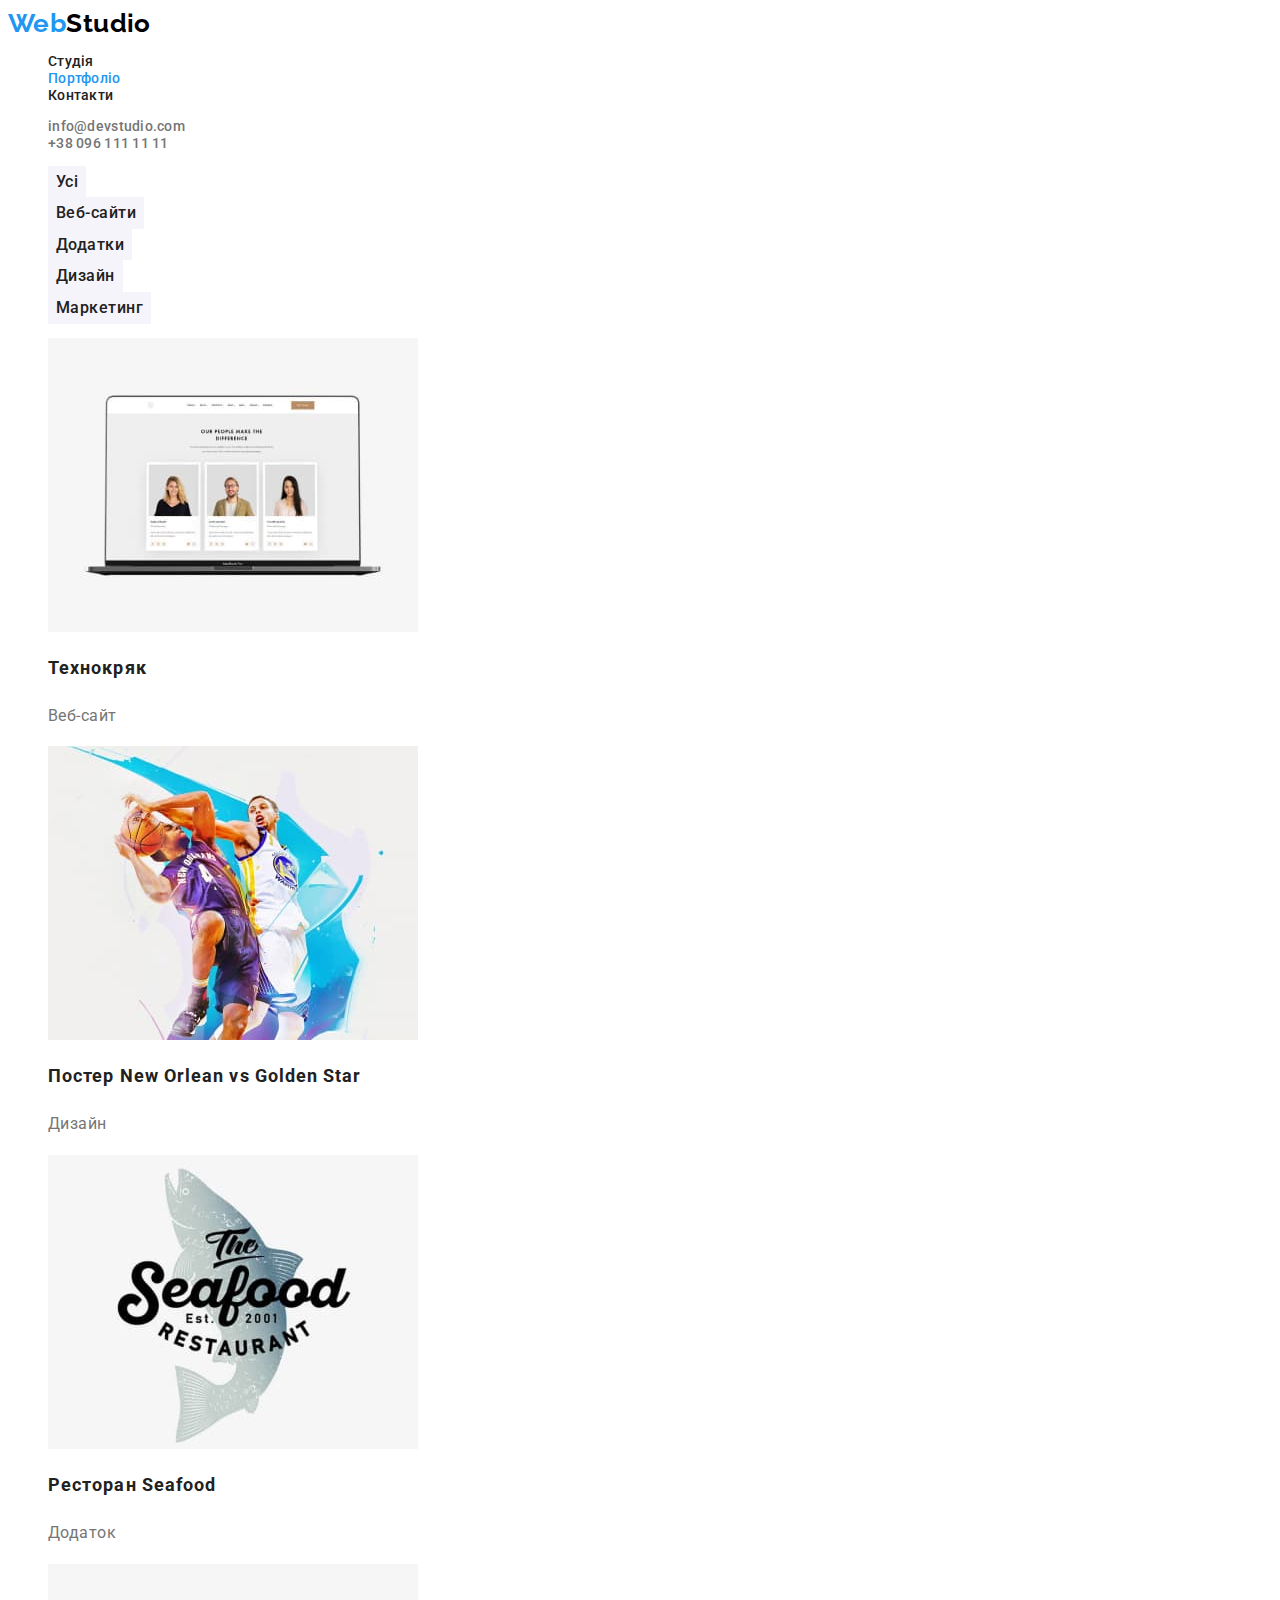
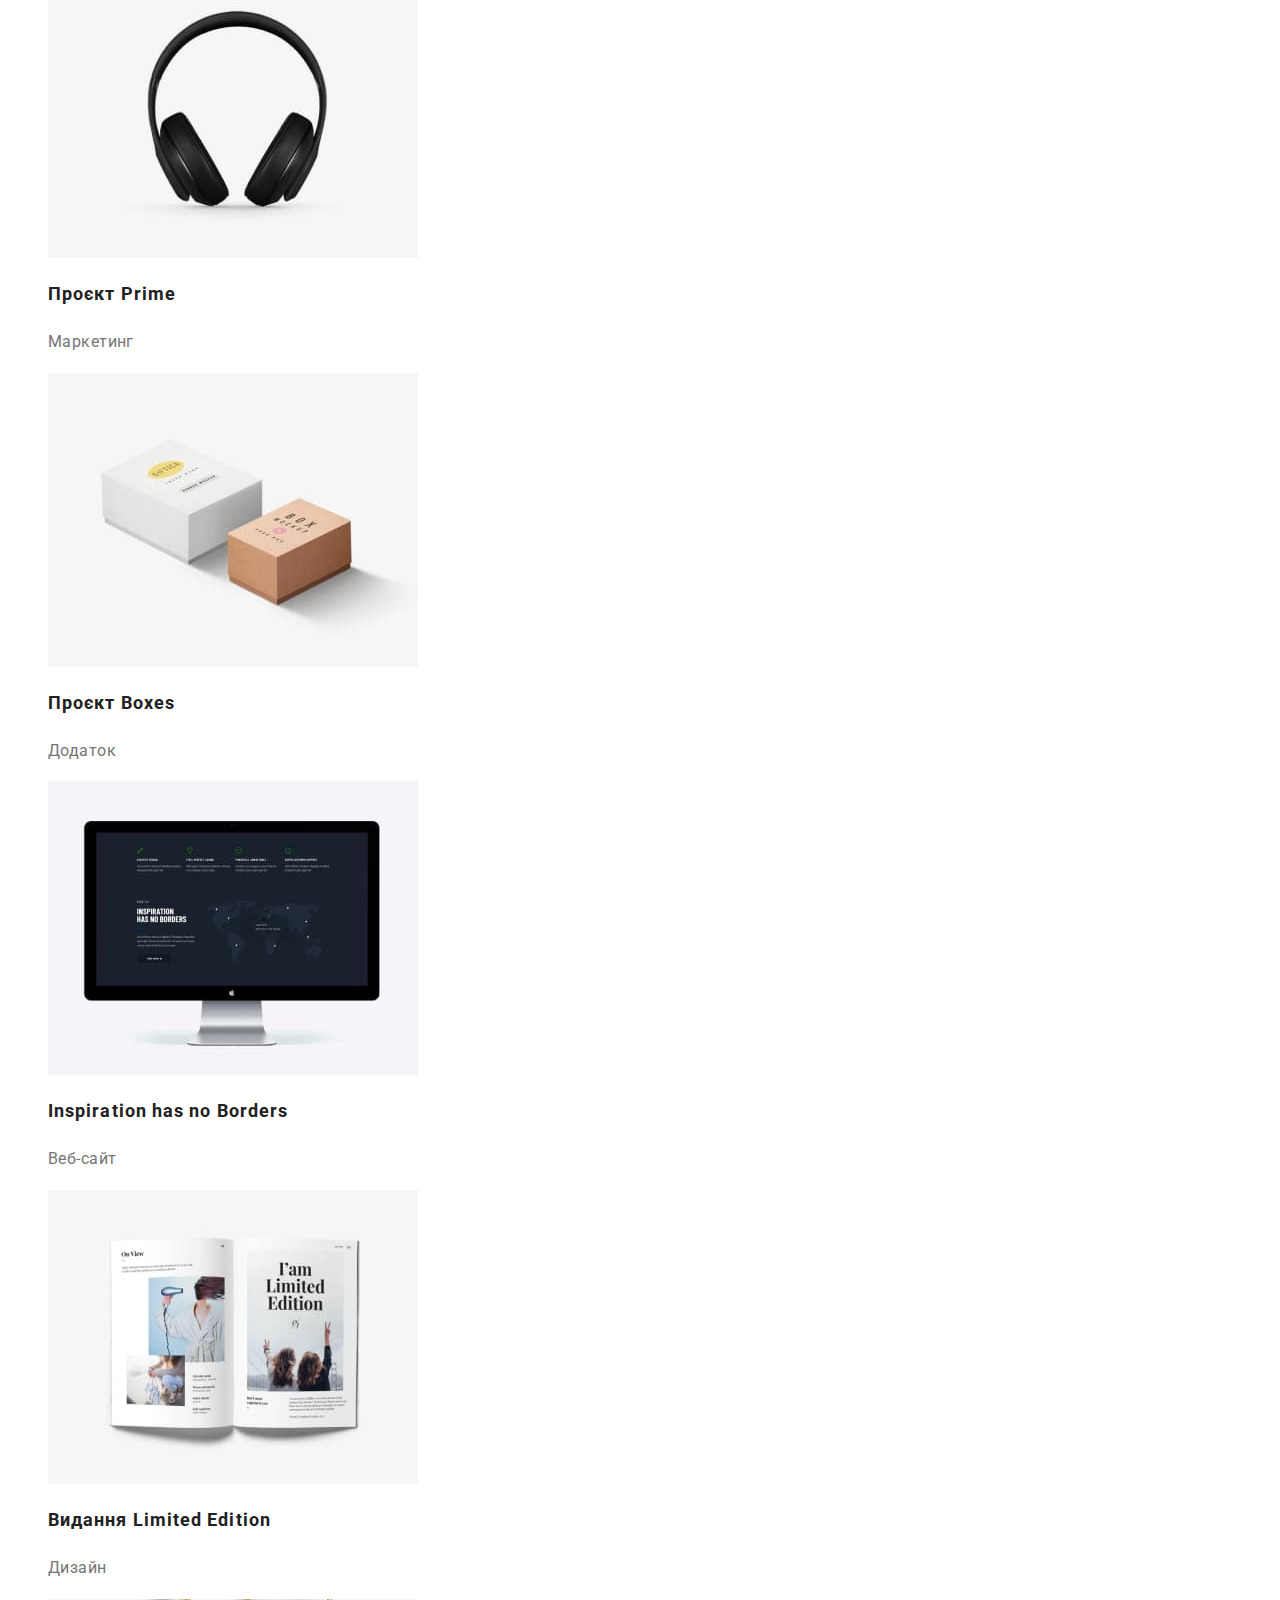
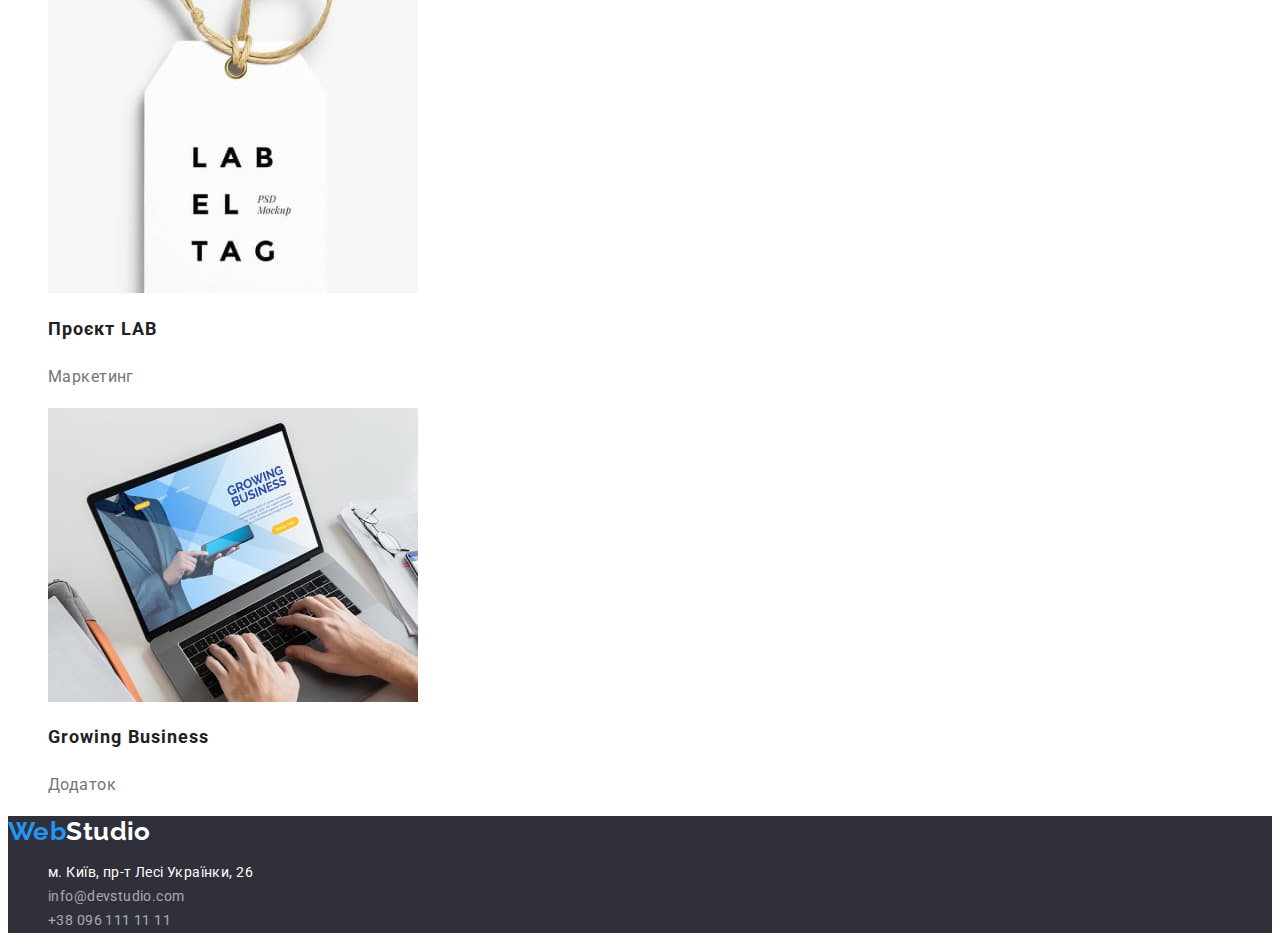
==== portfolio.html @ bd7091e2 "Initial commit" ====
<!DOCTYPE html>
<html lang="uk">
  <head>
    <meta charset="UTF-8" />
    <meta http-equiv="X-UA-Compatible" content="IE=edge" />
    <meta name="viewport" content="width=device-width, initial-scale=1.0" />
    <title>WebStudio</title>
    <link rel="preconnect" href="https://fonts.googleapis.com" />
    <link rel="preconnect" href="https://fonts.gstatic.com" crossorigin />
    <link
      href="https://fonts.googleapis.com/css2?family=Raleway:wght@700&family=Roboto:wght@400;500;700;900&display=swap"
      rel="stylesheet"
    />
    <link rel="stylesheet" href="./css/styles.css" />
  </head>
  <body>
    <!-- Шапка сайту -->
    <header class="header">
      <nav>
        <a href="./index.html" class="logo link"
          >Web<span class="logo-black">Studio</span></a
        >
        <ul class="site-nav list">
          <li>
            <a class="nav-link link" href="./index.html">Студія</a>
          </li>
          <li>
            <a class="nav-link link current" href="./portfolio.html"
              >Портфоліо</a
            >
          </li>
          <li>
            <a class="nav-link link" href="">Контакти</a>
          </li>
        </ul>
      </nav>

      <ul class="contacts list">
        <li>
          <a class="contact-link link" href="mailto:info@devstudio.com"
            >info@devstudio.com</a
          >
        </li>
        <li>
          <a class="contact-link link" href="tell:+380961111111"
            >+38 096 111 11 11</a
          >
        </li>
      </ul>
    </header>

    <!-- Основний і унікальний контент -->
    <main>
      <section class="section">
        <h1 class="section-title works visually-hidden">Портфоліо</h1>
        <ul class="filter list">
          <li>
            <button type="button" class="button secondary current">Усі</button>
          </li>
          <li>
            <button type="button" class="button secondary">Веб-сайти</button>
          </li>
          <li>
            <button type="button" class="button secondary">Додатки</button>
          </li>
          <li>
            <button type="button" class="button secondary">Дизайн</button>
          </li>
          <li>
            <button type="button" class="button secondary">Маркетинг</button>
          </li>
        </ul>

        <ul class="project-list list">
          <li>
            <a href="" class="link">
              <img
                src="./images/portfolio-1.jpg"
                alt="Сторінка веб-сайту на екрані лептопа"
                width="370"
                height="294"
              />
              <h2 class="project-title">Технокряк</h2>
              <p class="project-type">Веб-сайт</p></a
            >
          </li>
          <li>
            <a href="" class="link"
              ><img
                src="./images/portfolio-2.jpg"
                alt="Два баскетболісти грають у м'яч"
                width="370"
                height="294"
              />
              <h2 class="project-title">
                Постер <span lang="en">New Orlean vs Golden Star</span>
              </h2>
              <p class="project-type">Дизайн</p></a
            >
          </li>
          <li>
            <a href="" class="link"
              ><img
                src="./images/portfolio-3.jpg"
                alt="Логотип ресторану"
                width="370"
                height="294"
              />
              <h2 class="project-title">
                Ресторан <span lang="en">Seafood</span>
              </h2>
              <p class="project-type">Додаток</p></a
            >
          </li>
          <li>
            <a href="" class="link"
              ><img
                src="./images/portfolio-4.jpg"
                alt="Навушники"
                width="370"
                height="294"
              />
              <h2 class="project-title">Проєкт <span lang="en">Prime</span></h2>
              <p class="project-type">Маркетинг</p></a
            >
          </li>
          <li>
            <a href="" class="link"
              ><img
                src="./images/portfolio-5.jpg"
                alt="Дві коробки"
                width="370"
                height="294"
              />
              <h2 class="project-title">Проєкт <span lang="en">Boxes</span></h2>
              <p class="project-type">Додаток</p></a
            >
          </li>
          <li>
            <a href="" class="link"
              ><img
                src="./images/portfolio-6.jpg"
                alt="Сторінка веб-сайту на моніторі"
                width="370"
                height="294"
              />
              <h2 class="project-title" lang="en">
                Inspiration has no Borders
              </h2>
              <p class="project-type">Веб-сайт</p></a
            >
          </li>
          <li>
            <a href="" class="link"
              ><img
                src="./images/portfolio-7.jpg"
                alt="Розворот друкованого видання"
                width="370"
                height="294"
              />
              <h2 class="project-title">
                Видання <span lang="en"> Limited Edition</span>
              </h2>
              <p class="project-type">Дизайн</p></a
            >
          </li>
          <li>
            <a href="" class="link"
              ><img
                src="./images/portfolio-8.jpg"
                alt="Паперова лейба з текстом"
                width="370"
                height="294"
              />
              <h2 class="project-title">Проєкт <span lang="en">LAB</span></h2>
              <p class="project-type">Маркетинг</p></a
            >
          </li>
          <li>
            <a href="" class="link"
              ><img
                src="./images/portfolio-9.jpg"
                alt="Сторінка додатку на екрані лептопу"
                width="370"
                height="294"
              />
              <h2 class="project-title" lang="en">Growing Business</h2>
              <p class="project-type">Додаток</p></a
            >
          </li>
        </ul>
      </section>
    </main>
    <!-- Футер -->
    <footer class="footer">
      <a href="./index.html" class="logo link"
        >Web<span class="logo-white">Studio</span></a
      >
      <address class="address">
        <ul class="address-list list">
          <li class="address-item">
            <a
              class="address-link primary link"
              href="https://goo.gl/maps/5jb4CAZ57KKGYozQA"
              target="_blank"
              rel="noopener noreferrer nofollow"
              >м. Київ, пр-т Лесі Українки, 26</a
            >
          </li>
          <li class="address-item">
            <a
              class="address-link secondary link"
              href="mailto:info@devstudio.com"
              >info@devstudio.com</a
            >
          </li>
          <li class="address-item">
            <a class="address-link secondary link" href="tell:+380961111111"
              >+38 096 111 11 11</a
            >
          </li>
        </ul>
      </address>
    </footer>
  </body>
</html>
---- css/styles.css ----
:root {
  --header-bg: #ffffff;
  --header-frame: #ececec;
  --logo-black: #000000;
  --primary-text-color: #757575;
  --secondary-text-color: #212121;
  --accent-color: #2196f3;
  /* --figma-bg: #f5f5f5; */
  --secondary-bg: #f5f4fa;
  --container-bg: #eeeeee;
  --footer-bg: #2f303a;
  --text-footer-color: rgba(255, 255, 255, 0.6);
}

body {
  background-color: var(--header-bg);
  color: var(--primary-text-color);

  font-family: Roboto, sans-serif;
  font-size: 14px;
  letter-spacing: 0.03em;
}

/* класи утиліти */
.list {
  list-style: none;
}

.link {
  text-decoration: none;
}

.visually-hidden {
  position: absolute;
  width: 1px;
  height: 1px;
  margin: -1px;
  border: 0;
  padding: 0;

  white-space: nowrap;
  clip-path: inset(100%);
  clip: rect(0 0 0 0);
  overflow: hidden;
}

/* хедер */
.header {
  background-color: var(--header-bg);
}

/* логотип */

.logo {
  font-family: Raleway, sans-serif;
  color: var(--accent-color);
  font-weight: 700;
  font-size: 26px;
  line-height: 1.19;
}

.logo-black {
  color: var(--logo-black);
}

.logo-white {
  color: var(--header-bg);
}

/* навігація і контакти */

.site-nav .link {
  color: var(--secondary-text-color);
}

.nav-link {
  font-weight: 500;
  line-height: 1.14;
  letter-spacing: 0.02em;
}

.site-nav .link:hover,
.site-nav .link:focus {
  color: var(--accent-color);
}

.site-nav .current {
  color: var(--accent-color);
}

.contacts .contact-link {
  color: var(--primary-text-color);
  font-weight: 500;
  line-height: 1.14;
  letter-spacing: 0.02em;
}

.contacts .contact-link:hover,
.contacts .contact-link:focus {
  color: var(--accent-color);
}

/* секція hero */

.hero {
  background-color: var(--footer-bg);
}

.hero-title {
  color: var(--header-bg);
  font-weight: 900;
  font-size: 44px;
  line-height: 1.36;
  text-align: center;
  letter-spacing: 0.06em;
  text-transform: uppercase;
}

/* кнопки на обох сторінках */

.button {
  border-color: transparent;
  font-family: inherit;
  cursor: pointer;
}

.button.primary {
  background-color: var(--accent-color);
  color: var(--header-bg);

  font-weight: 700;
  font-size: 16px;
  line-height: 1.8;
  display: flex;
  align-items: center;
  text-align: center;
  letter-spacing: 0.06em;
}

.button.secondary {
  background-color: var(--secondary-bg);
  color: var(--secondary-text-color);

  font-weight: 500;
  font-size: 16px;
  line-height: 1.6;
  text-align: center;
  letter-spacing: 0.03em;
}

.button.secondary:hover,
.button.secondary:focus {
  background-color: var(--accent-color);
  color: var(--header-bg);
}

/* секції Наші переваги і Чим ми займаємося */

.section {
  background-color: var(--header-bg);
}

.section-title {
  color: var(--secondary-text-color);
  font-size: 36px;
  line-height: 1.6;
  text-align: center;
}

.features-title {
  color: var(--secondary-text-color);
  font-size: 14px;
  line-height: 1.14;
  text-transform: uppercase;
}

.features-text {
  line-height: 1.71;
}

/* секція Команда */

.section.team {
  background-color: var(--secondary-bg);
}

.team-item {
  background-color: var(--header-bg);
}

.team-name {
  color: var(--secondary-text-color);
  font-weight: 500;
  font-size: 16px;
  line-height: 1.18;
  /* text-align: center; */
}

.team-title {
  font-size: 16px;
  line-height: 1.18;
  /* text-align: center; */
}

/* секція Портфоліо */

.project-title {
  color: var(--secondary-text-color);
  font-size: 18px;
  line-height: 2;
  letter-spacing: 0.06em;
}

.project-type {
  font-size: 16px;
  line-height: 1.8;
  color: var(--primary-text-color);
}

/* футер */

.footer {
  background-color: var(--footer-bg);
}

.address-link {
  font-style: normal;
  line-height: 1.71;
}

.address-link.primary {
  color: var(--header-bg);
}

.address-link.secondary {
  color: var(--text-footer-color);
}

.address-link.secondary:hover,
.address-link.secondary:hover {
  color: var(--accent-color);
}
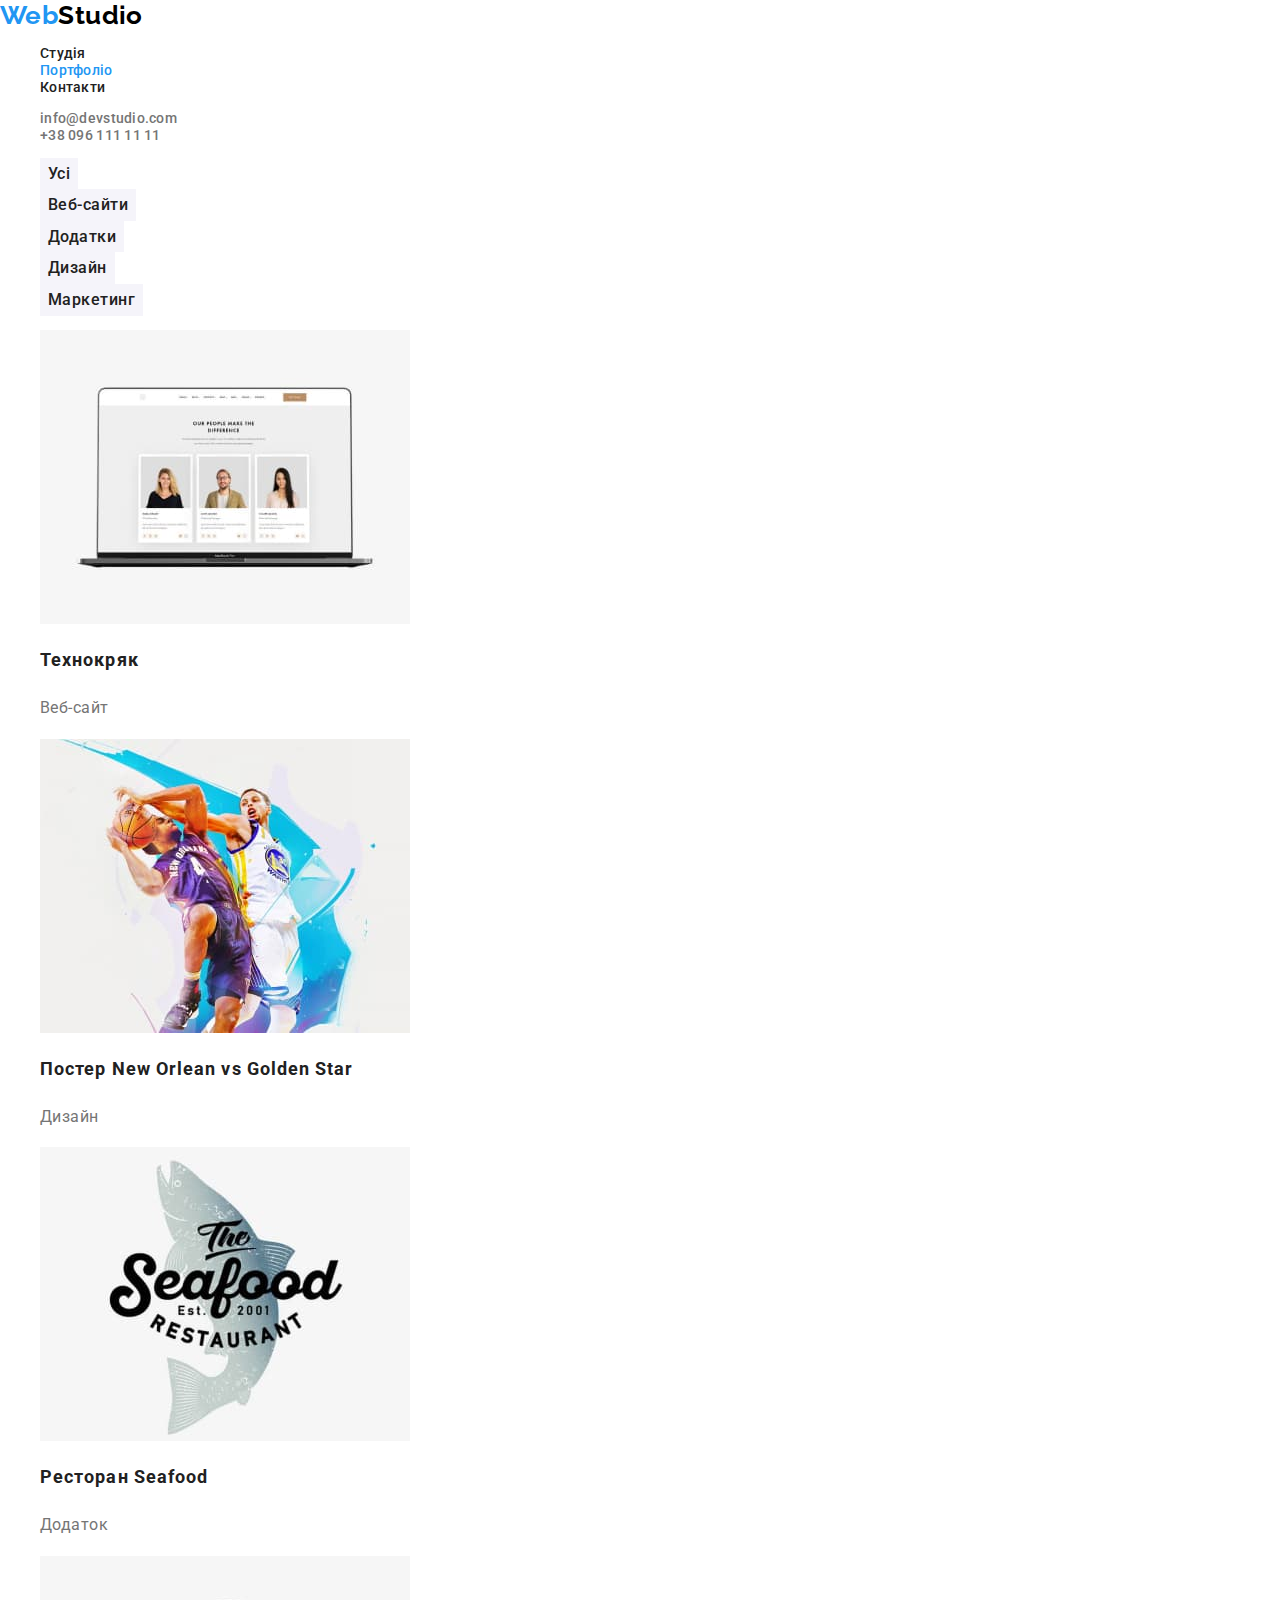
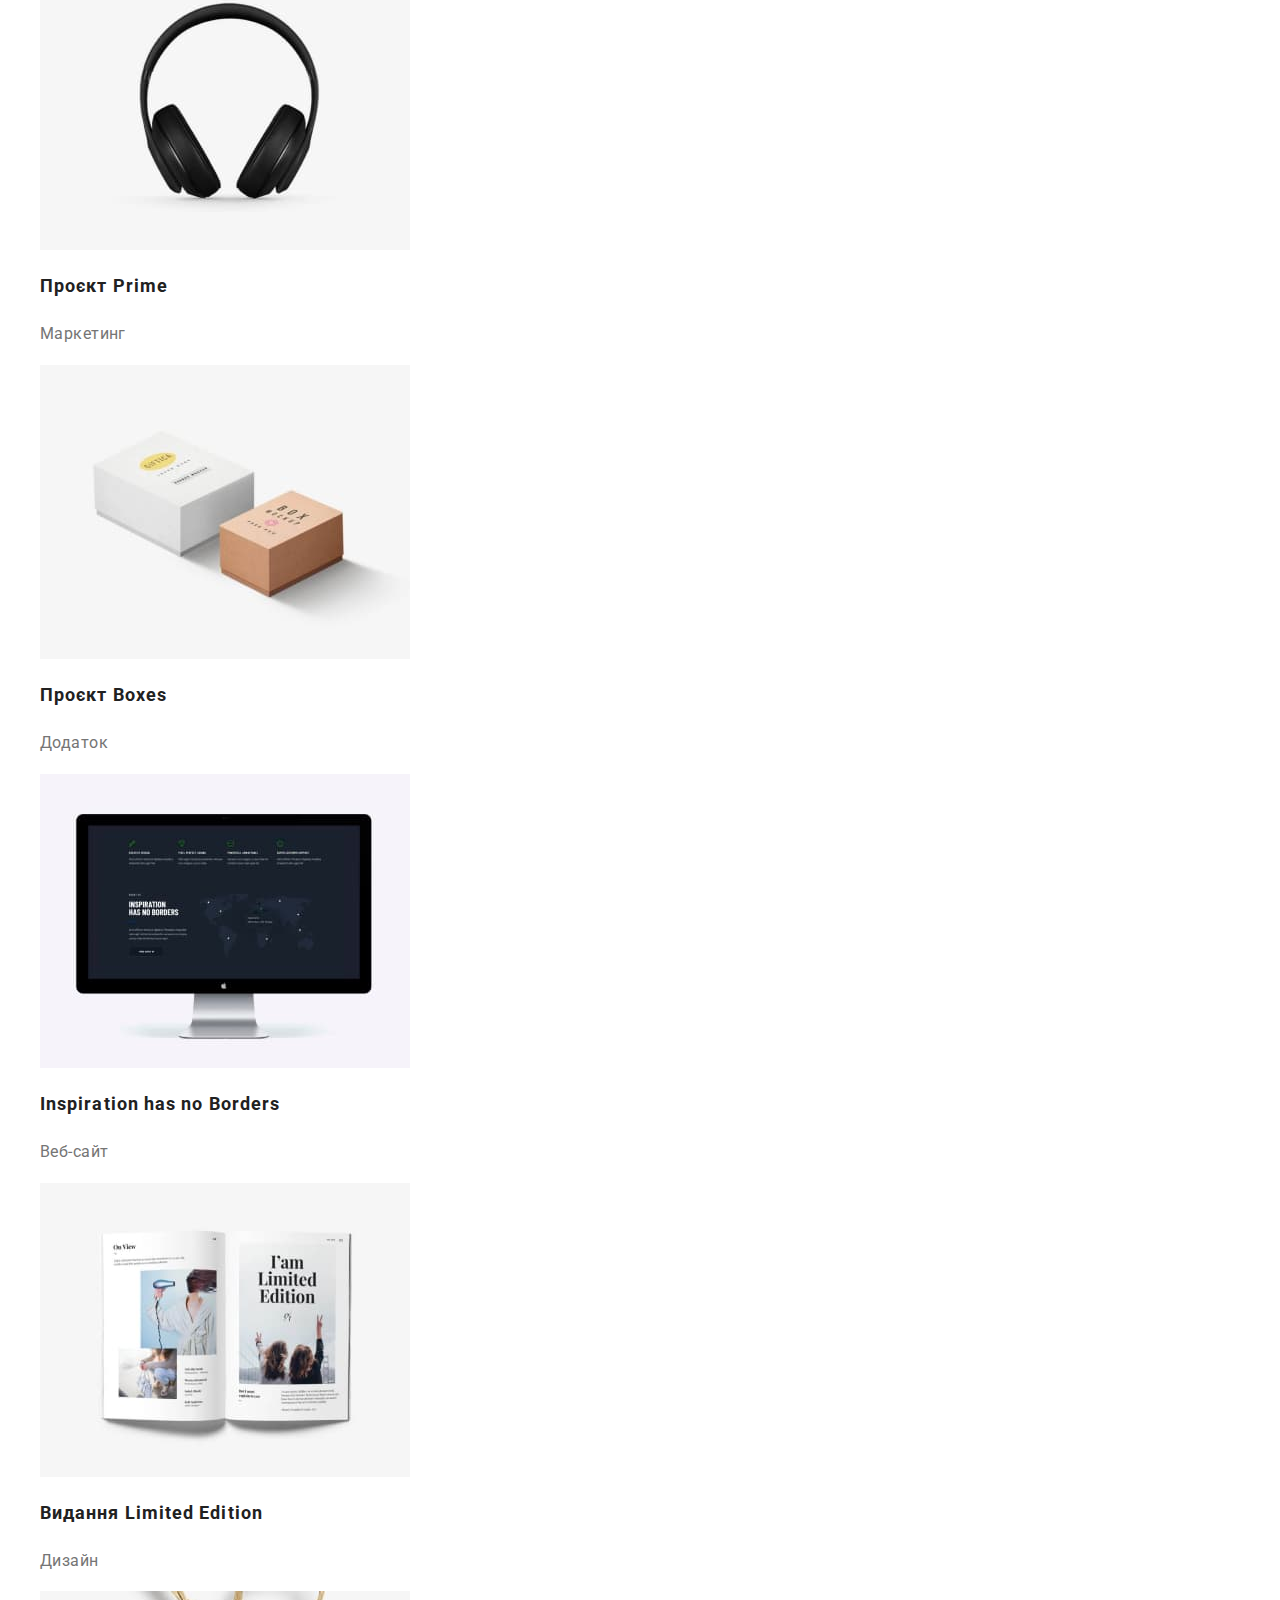
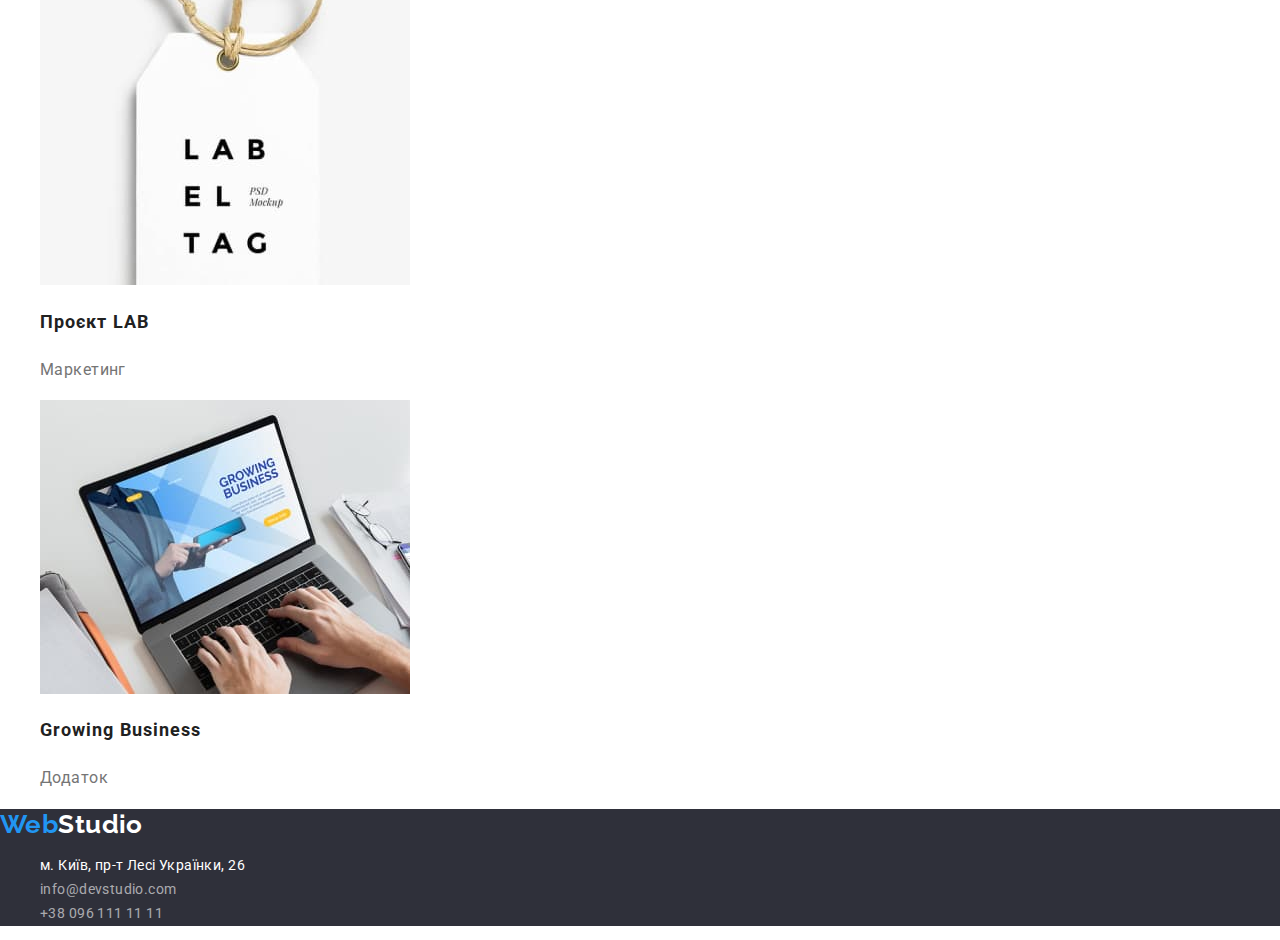
==== commit eebecef4: "Додає modern-normalize" ====
--- a/portfolio.html
+++ b/portfolio.html
@@ -10,6 +10,10 @@
     <link
       href="https://fonts.googleapis.com/css2?family=Raleway:wght@700&family=Roboto:wght@400;500;700;900&display=swap"
       rel="stylesheet"
+    />
+    <link
+      rel="stylesheet"
+      href="https://cdnjs.cloudflare.com/ajax/libs/modern-normalize/1.1.0/modern-normalize.min.css"
     />
     <link rel="stylesheet" href="./css/styles.css" />
   </head>
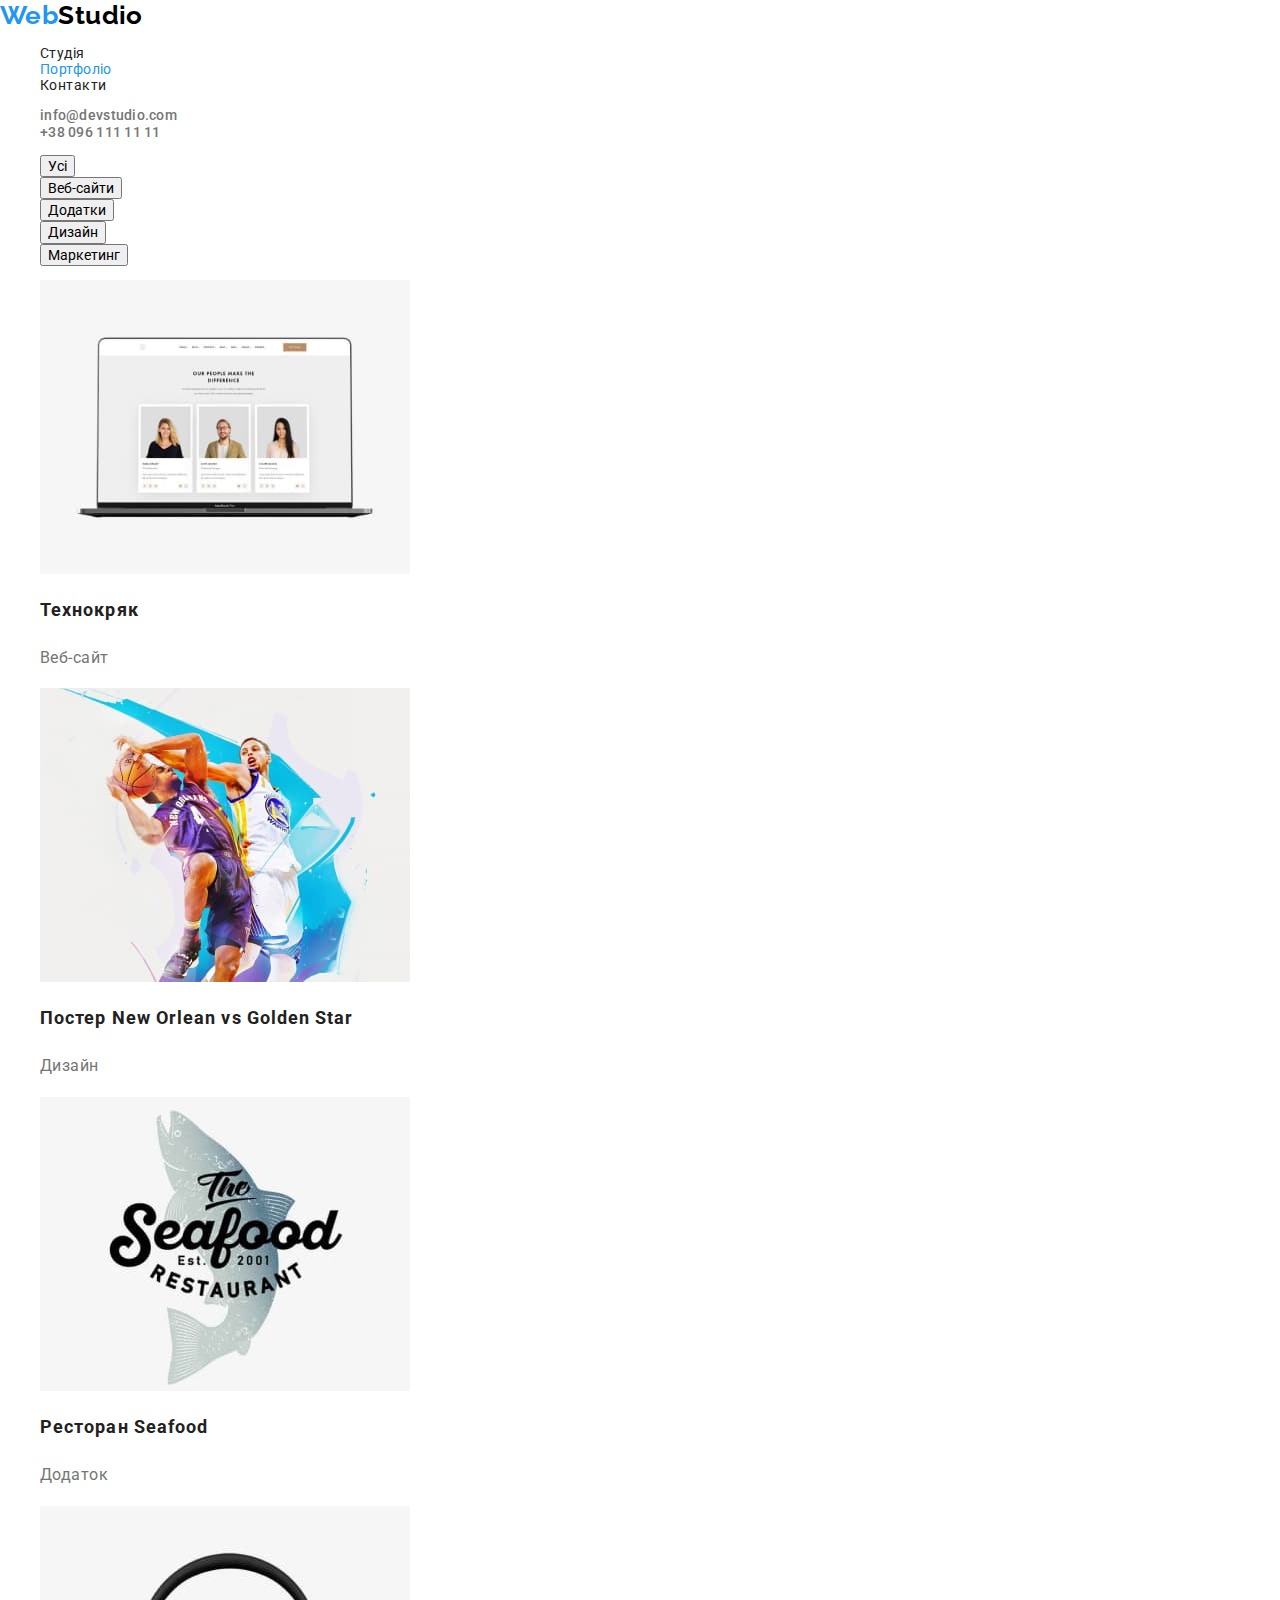
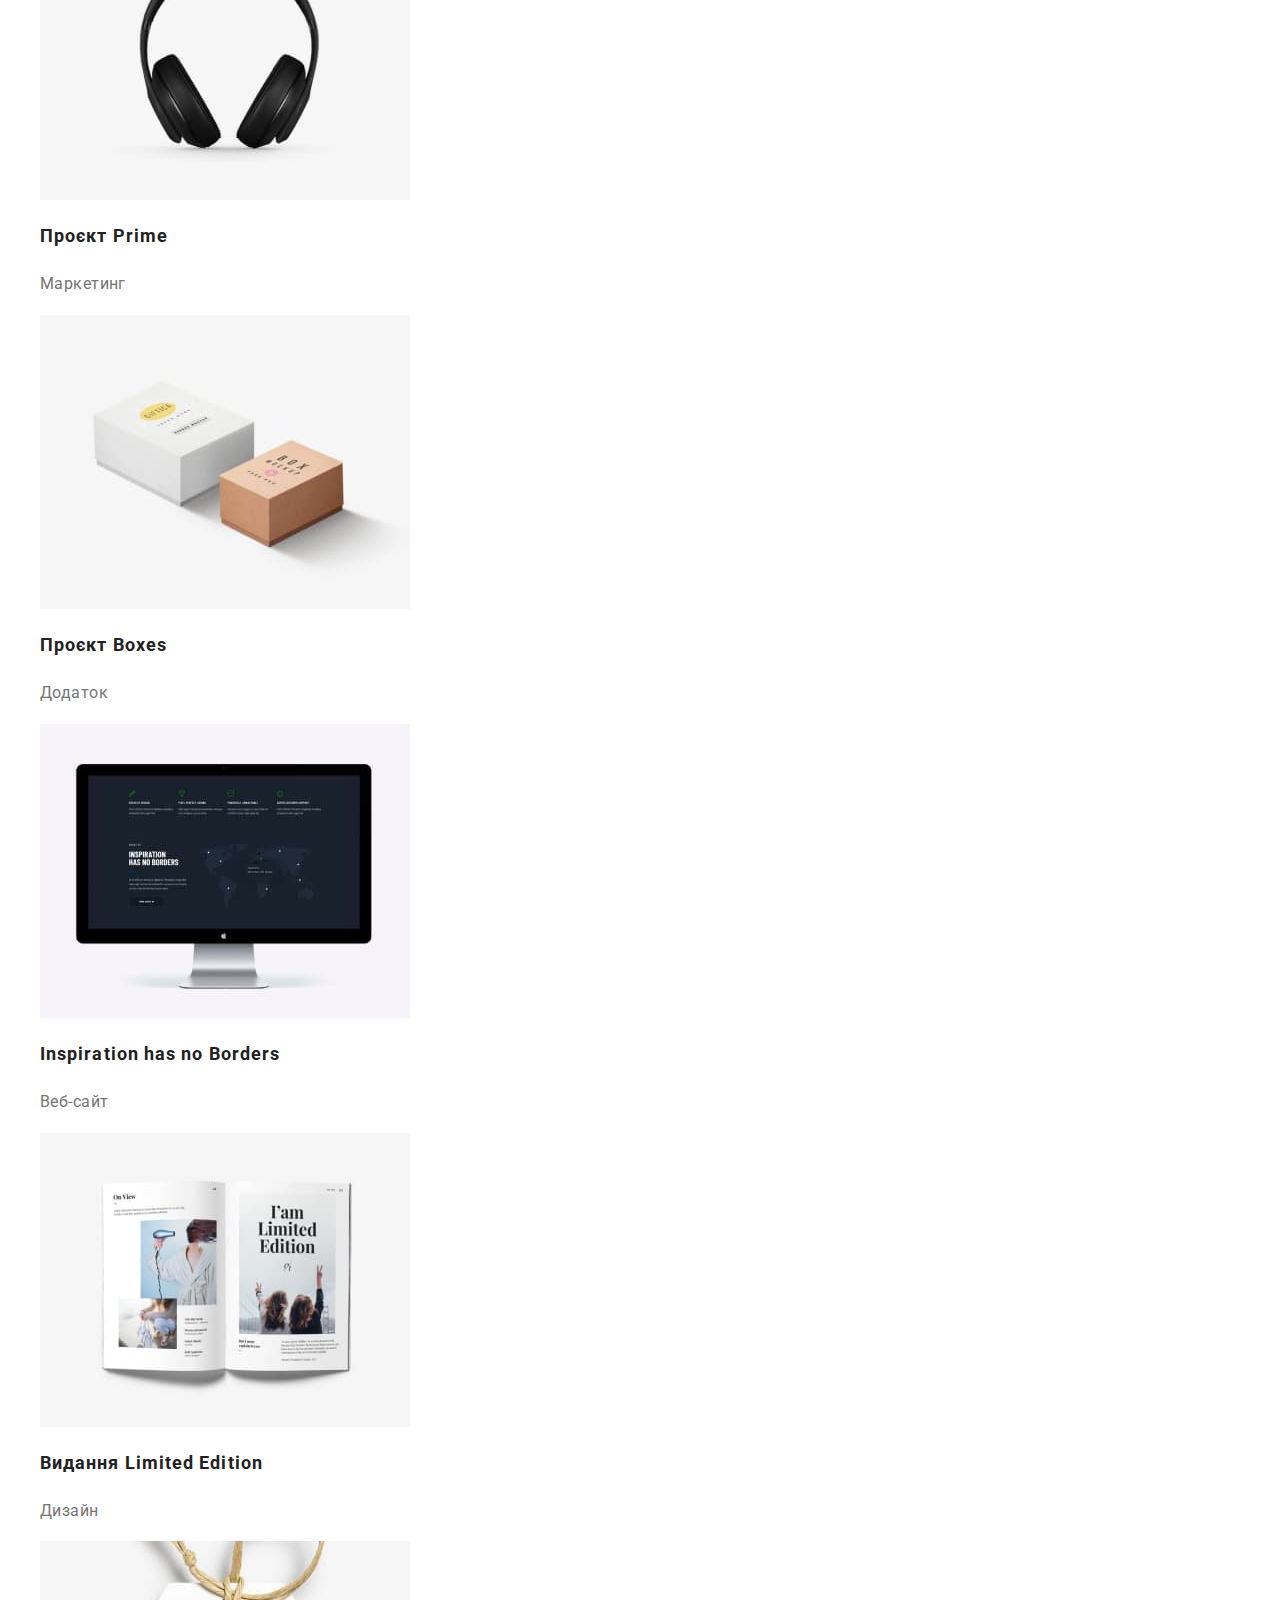
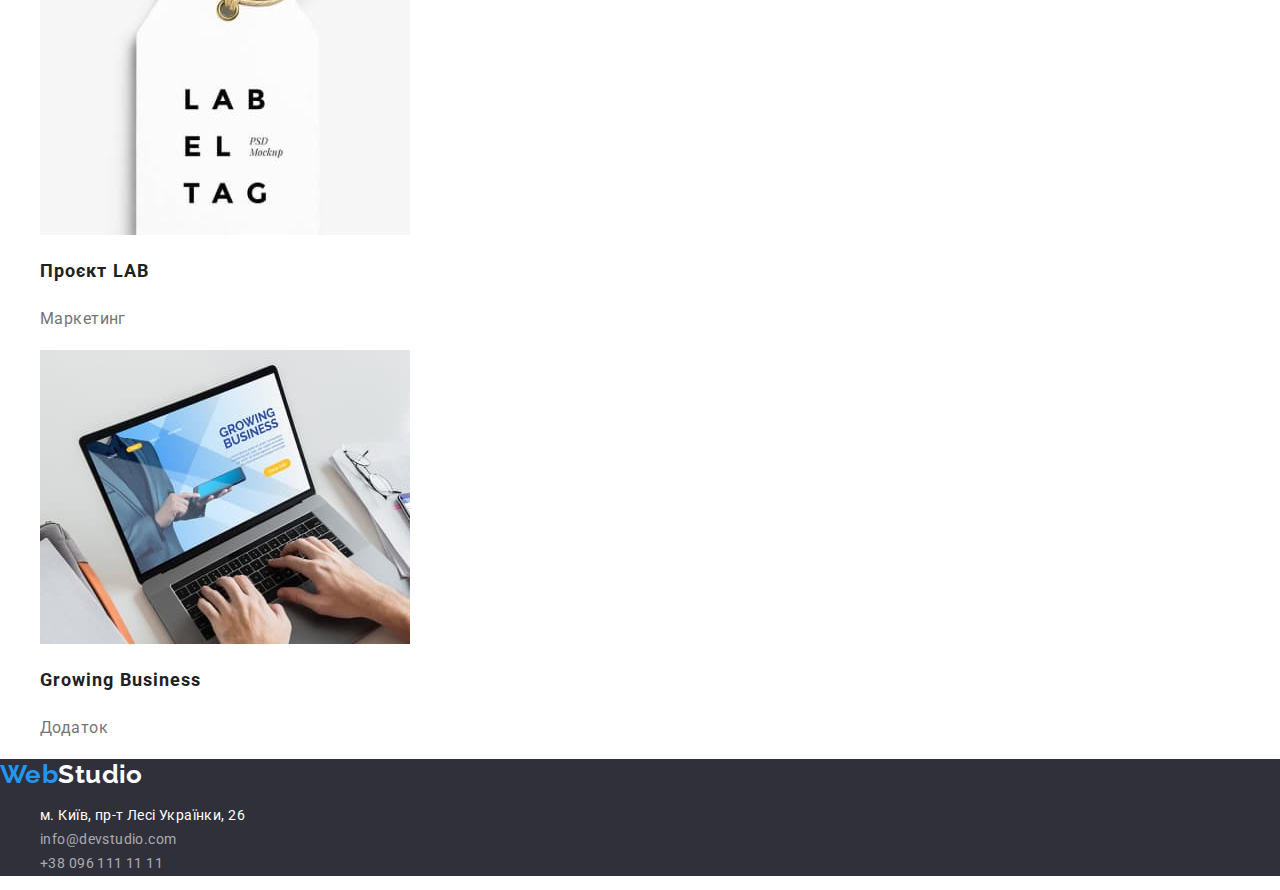
==== commit dce1be8f: "Задає додаткові класи" ====
--- a/portfolio.html
+++ b/portfolio.html
@@ -20,211 +20,227 @@
   <body>
     <!-- Шапка сайту -->
     <header class="header">
-      <nav>
-        <a href="./index.html" class="logo link"
-          >Web<span class="logo-black">Studio</span></a
-        >
-        <ul class="site-nav list">
-          <li>
-            <a class="nav-link link" href="./index.html">Студія</a>
-          </li>
-          <li>
-            <a class="nav-link link current" href="./portfolio.html"
-              >Портфоліо</a
+      <div class="container header-items">
+        <nav class="site-nav">
+          <a href="./index.html" class="logo link"
+            >Web<span class="logo-black">Studio</span></a
+          >
+          <ul class="site-nav-list list">
+            <li class="site-nav-item">
+              <a class="site-nav-link link" href="./index.html">Студія</a>
+            </li>
+            <li class="site-nav-item">
+              <a class="site-nav-link link current" href="./portfolio.html"
+                >Портфоліо</a
+              >
+            </li>
+            <li class="site-nav-item">
+              <a class="site-nav-link link" href="">Контакти</a>
+            </li>
+          </ul>
+        </nav>
+
+        <ul class="contacts list">
+          <li class="contact-item">
+            <a class="contact-link link" href="mailto:info@devstudio.com"
+              >info@devstudio.com</a
             >
           </li>
-          <li>
-            <a class="nav-link link" href="">Контакти</a>
+          <li class="contact-item">
+            <a class="contact-link link" href="tell:+380961111111"
+              >+38 096 111 11 11</a
+            >
           </li>
         </ul>
-      </nav>
-
-      <ul class="contacts list">
-        <li>
-          <a class="contact-link link" href="mailto:info@devstudio.com"
-            >info@devstudio.com</a
-          >
-        </li>
-        <li>
-          <a class="contact-link link" href="tell:+380961111111"
-            >+38 096 111 11 11</a
-          >
-        </li>
-      </ul>
+      </div>
     </header>
 
     <!-- Основний і унікальний контент -->
     <main>
       <section class="section">
-        <h1 class="section-title works visually-hidden">Портфоліо</h1>
-        <ul class="filter list">
-          <li>
-            <button type="button" class="button secondary current">Усі</button>
-          </li>
-          <li>
-            <button type="button" class="button secondary">Веб-сайти</button>
-          </li>
-          <li>
-            <button type="button" class="button secondary">Додатки</button>
-          </li>
-          <li>
-            <button type="button" class="button secondary">Дизайн</button>
-          </li>
-          <li>
-            <button type="button" class="button secondary">Маркетинг</button>
-          </li>
-        </ul>
+        <div class="container">
+          <h1 class="section-title projects visually-hidden">Портфоліо</h1>
+          <ul class="filter list">
+            <li>
+              <button type="button" class="btn projects-button current">
+                Усі
+              </button>
+            </li>
+            <li>
+              <button type="button" class="btn projects-button">
+                Веб-сайти
+              </button>
+            </li>
+            <li>
+              <button type="button" class="btn projects-button">Додатки</button>
+            </li>
+            <li>
+              <button type="button" class="btn projects-button">Дизайн</button>
+            </li>
+            <li>
+              <button type="button" class="btn projects-button">
+                Маркетинг
+              </button>
+            </li>
+          </ul>
 
-        <ul class="project-list list">
-          <li>
-            <a href="" class="link">
-              <img
-                src="./images/portfolio-1.jpg"
-                alt="Сторінка веб-сайту на екрані лептопа"
-                width="370"
-                height="294"
-              />
-              <h2 class="project-title">Технокряк</h2>
-              <p class="project-type">Веб-сайт</p></a
-            >
-          </li>
-          <li>
-            <a href="" class="link"
-              ><img
-                src="./images/portfolio-2.jpg"
-                alt="Два баскетболісти грають у м'яч"
-                width="370"
-                height="294"
-              />
-              <h2 class="project-title">
-                Постер <span lang="en">New Orlean vs Golden Star</span>
-              </h2>
-              <p class="project-type">Дизайн</p></a
-            >
-          </li>
-          <li>
-            <a href="" class="link"
-              ><img
-                src="./images/portfolio-3.jpg"
-                alt="Логотип ресторану"
-                width="370"
-                height="294"
-              />
-              <h2 class="project-title">
-                Ресторан <span lang="en">Seafood</span>
-              </h2>
-              <p class="project-type">Додаток</p></a
-            >
-          </li>
-          <li>
-            <a href="" class="link"
-              ><img
-                src="./images/portfolio-4.jpg"
-                alt="Навушники"
-                width="370"
-                height="294"
-              />
-              <h2 class="project-title">Проєкт <span lang="en">Prime</span></h2>
-              <p class="project-type">Маркетинг</p></a
-            >
-          </li>
-          <li>
-            <a href="" class="link"
-              ><img
-                src="./images/portfolio-5.jpg"
-                alt="Дві коробки"
-                width="370"
-                height="294"
-              />
-              <h2 class="project-title">Проєкт <span lang="en">Boxes</span></h2>
-              <p class="project-type">Додаток</p></a
-            >
-          </li>
-          <li>
-            <a href="" class="link"
-              ><img
-                src="./images/portfolio-6.jpg"
-                alt="Сторінка веб-сайту на моніторі"
-                width="370"
-                height="294"
-              />
-              <h2 class="project-title" lang="en">
-                Inspiration has no Borders
-              </h2>
-              <p class="project-type">Веб-сайт</p></a
-            >
-          </li>
-          <li>
-            <a href="" class="link"
-              ><img
-                src="./images/portfolio-7.jpg"
-                alt="Розворот друкованого видання"
-                width="370"
-                height="294"
-              />
-              <h2 class="project-title">
-                Видання <span lang="en"> Limited Edition</span>
-              </h2>
-              <p class="project-type">Дизайн</p></a
-            >
-          </li>
-          <li>
-            <a href="" class="link"
-              ><img
-                src="./images/portfolio-8.jpg"
-                alt="Паперова лейба з текстом"
-                width="370"
-                height="294"
-              />
-              <h2 class="project-title">Проєкт <span lang="en">LAB</span></h2>
-              <p class="project-type">Маркетинг</p></a
-            >
-          </li>
-          <li>
-            <a href="" class="link"
-              ><img
-                src="./images/portfolio-9.jpg"
-                alt="Сторінка додатку на екрані лептопу"
-                width="370"
-                height="294"
-              />
-              <h2 class="project-title" lang="en">Growing Business</h2>
-              <p class="project-type">Додаток</p></a
-            >
-          </li>
-        </ul>
+          <ul class="project-list list">
+            <li>
+              <a href="" class="link">
+                <img
+                  src="./images/portfolio-1.jpg"
+                  alt="Сторінка веб-сайту на екрані лептопа"
+                  width="370"
+                  height="294"
+                />
+                <h2 class="project-title">Технокряк</h2>
+                <p class="project-type">Веб-сайт</p></a
+              >
+            </li>
+            <li>
+              <a href="" class="link"
+                ><img
+                  src="./images/portfolio-2.jpg"
+                  alt="Два баскетболісти грають у м'яч"
+                  width="370"
+                  height="294"
+                />
+                <h2 class="project-title">
+                  Постер <span lang="en">New Orlean vs Golden Star</span>
+                </h2>
+                <p class="project-type">Дизайн</p></a
+              >
+            </li>
+            <li>
+              <a href="" class="link"
+                ><img
+                  src="./images/portfolio-3.jpg"
+                  alt="Логотип ресторану"
+                  width="370"
+                  height="294"
+                />
+                <h2 class="project-title">
+                  Ресторан <span lang="en">Seafood</span>
+                </h2>
+                <p class="project-type">Додаток</p></a
+              >
+            </li>
+            <li>
+              <a href="" class="link"
+                ><img
+                  src="./images/portfolio-4.jpg"
+                  alt="Навушники"
+                  width="370"
+                  height="294"
+                />
+                <h2 class="project-title">
+                  Проєкт <span lang="en">Prime</span>
+                </h2>
+                <p class="project-type">Маркетинг</p></a
+              >
+            </li>
+            <li>
+              <a href="" class="link"
+                ><img
+                  src="./images/portfolio-5.jpg"
+                  alt="Дві коробки"
+                  width="370"
+                  height="294"
+                />
+                <h2 class="project-title">
+                  Проєкт <span lang="en">Boxes</span>
+                </h2>
+                <p class="project-type">Додаток</p></a
+              >
+            </li>
+            <li>
+              <a href="" class="link"
+                ><img
+                  src="./images/portfolio-6.jpg"
+                  alt="Сторінка веб-сайту на моніторі"
+                  width="370"
+                  height="294"
+                />
+                <h2 class="project-title" lang="en">
+                  Inspiration has no Borders
+                </h2>
+                <p class="project-type">Веб-сайт</p></a
+              >
+            </li>
+            <li>
+              <a href="" class="link"
+                ><img
+                  src="./images/portfolio-7.jpg"
+                  alt="Розворот друкованого видання"
+                  width="370"
+                  height="294"
+                />
+                <h2 class="project-title">
+                  Видання <span lang="en"> Limited Edition</span>
+                </h2>
+                <p class="project-type">Дизайн</p></a
+              >
+            </li>
+            <li>
+              <a href="" class="link"
+                ><img
+                  src="./images/portfolio-8.jpg"
+                  alt="Паперова лейба з текстом"
+                  width="370"
+                  height="294"
+                />
+                <h2 class="project-title">Проєкт <span lang="en">LAB</span></h2>
+                <p class="project-type">Маркетинг</p></a
+              >
+            </li>
+            <li>
+              <a href="" class="link"
+                ><img
+                  src="./images/portfolio-9.jpg"
+                  alt="Сторінка додатку на екрані лептопу"
+                  width="370"
+                  height="294"
+                />
+                <h2 class="project-title" lang="en">Growing Business</h2>
+                <p class="project-type">Додаток</p></a
+              >
+            </li>
+          </ul>
+        </div>
       </section>
     </main>
     <!-- Футер -->
     <footer class="footer">
-      <a href="./index.html" class="logo link"
-        >Web<span class="logo-white">Studio</span></a
-      >
-      <address class="address">
-        <ul class="address-list list">
-          <li class="address-item">
-            <a
-              class="address-link primary link"
-              href="https://goo.gl/maps/5jb4CAZ57KKGYozQA"
-              target="_blank"
-              rel="noopener noreferrer nofollow"
-              >м. Київ, пр-т Лесі Українки, 26</a
-            >
-          </li>
-          <li class="address-item">
-            <a
-              class="address-link secondary link"
-              href="mailto:info@devstudio.com"
-              >info@devstudio.com</a
-            >
-          </li>
-          <li class="address-item">
-            <a class="address-link secondary link" href="tell:+380961111111"
-              >+38 096 111 11 11</a
-            >
-          </li>
-        </ul>
-      </address>
+      <div class="container">
+        <a href="./index.html" class="logo link"
+          >Web<span class="logo-white">Studio</span></a
+        >
+        <address class="address">
+          <ul class="address-list list">
+            <li class="address-item">
+              <a
+                class="address-link primary link"
+                href="https://goo.gl/maps/5jb4CAZ57KKGYozQA"
+                target="_blank"
+                rel="noopener noreferrer nofollow"
+                >м. Київ, пр-т Лесі Українки, 26</a
+              >
+            </li>
+            <li class="address-item">
+              <a
+                class="address-link secondary link"
+                href="mailto:info@devstudio.com"
+                >info@devstudio.com</a
+              >
+            </li>
+            <li class="address-item">
+              <a class="address-link secondary link" href="tell:+380961111111"
+                >+38 096 111 11 11</a
+              >
+            </li>
+          </ul>
+        </address>
+      </div>
     </footer>
   </body>
 </html>
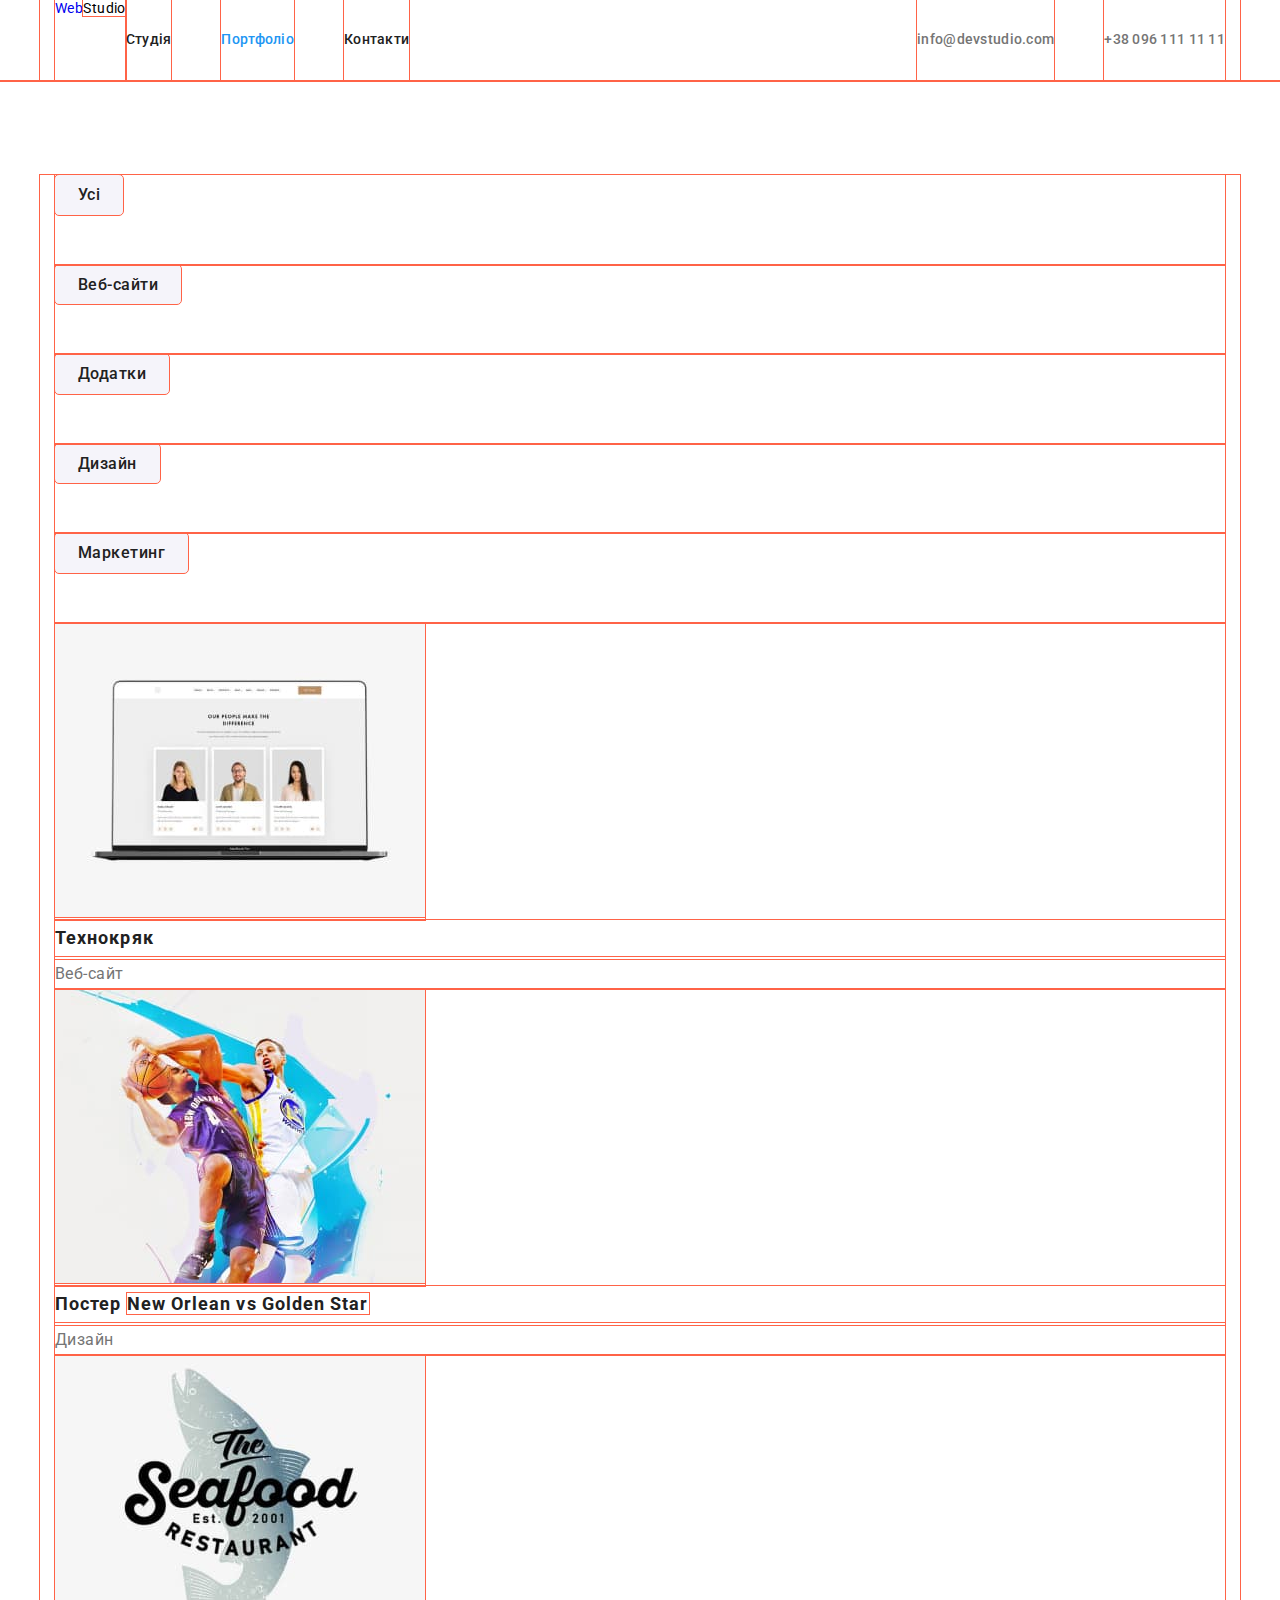
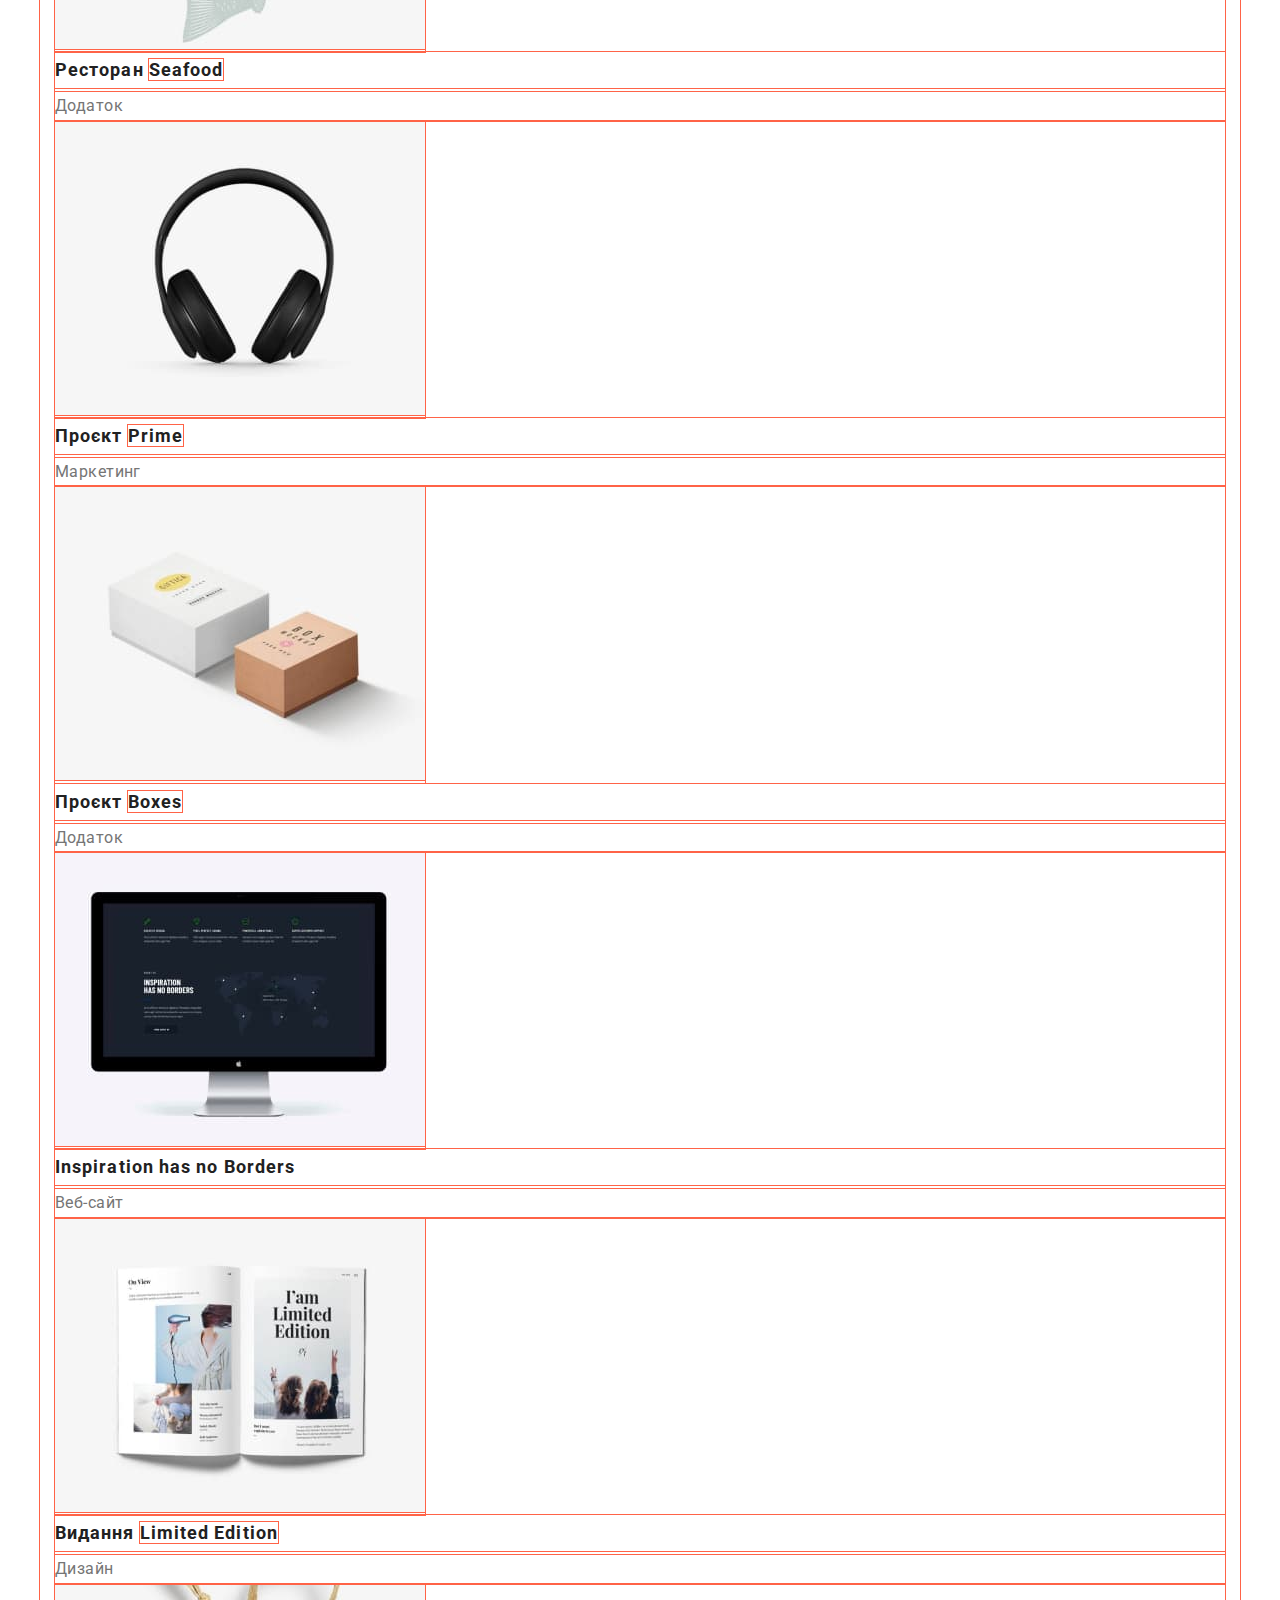
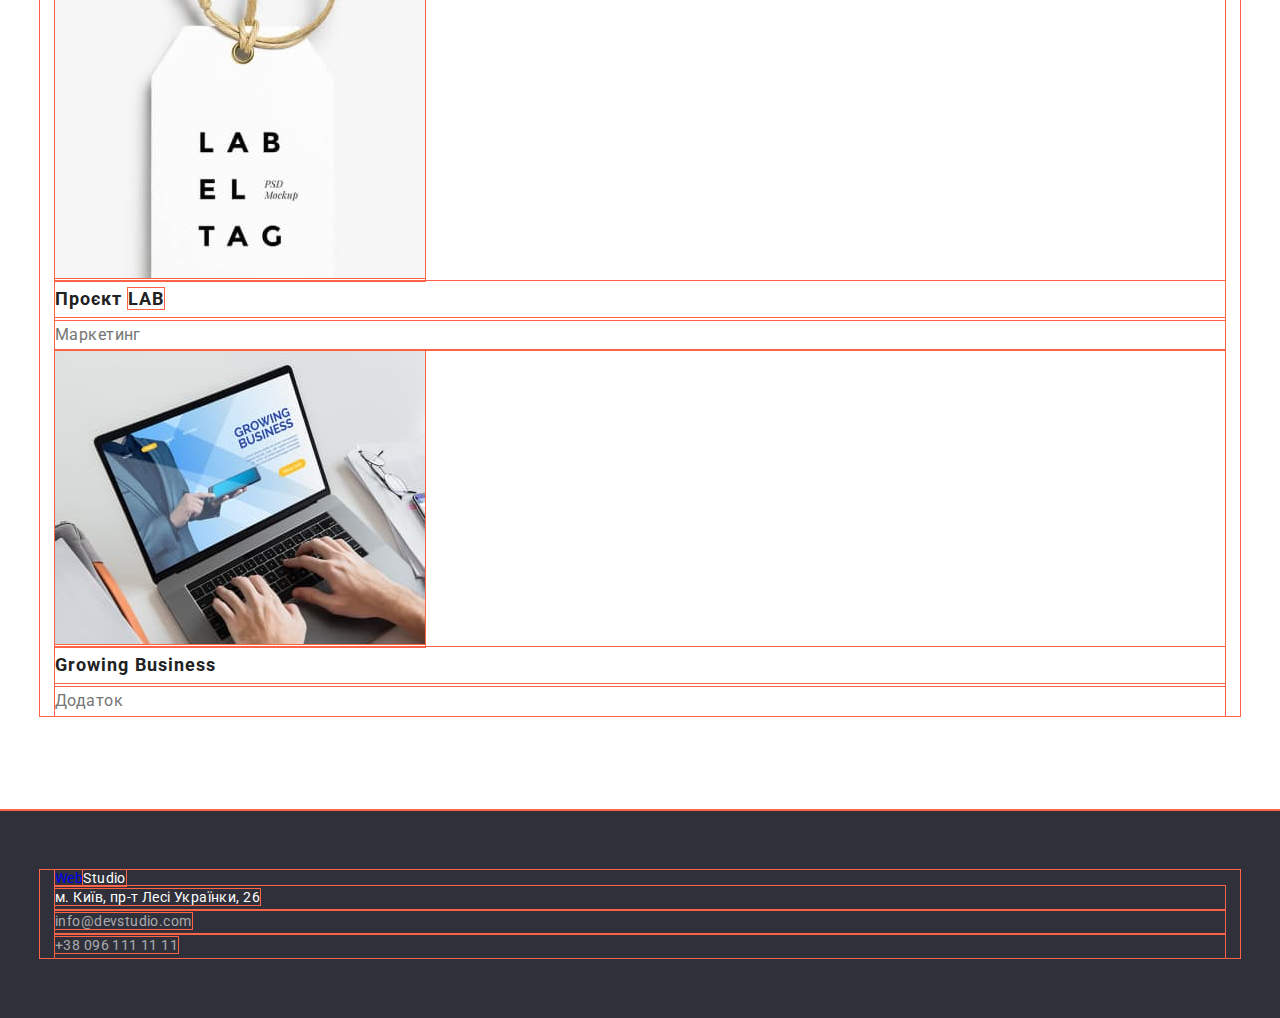
==== commit 6898163a: "Задає додаткові класи" ====
--- a/portfolio.html
+++ b/portfolio.html
@@ -22,7 +22,7 @@
     <header class="header">
       <div class="container header-items">
         <nav class="site-nav">
-          <a href="./index.html" class="logo link"
+          <a href="./index.html" class="logo-header link"
             >Web<span class="logo-black">Studio</span></a
           >
           <ul class="site-nav-list list">
@@ -60,24 +60,24 @@
       <section class="section">
         <div class="container">
           <h1 class="section-title projects visually-hidden">Портфоліо</h1>
-          <ul class="filter list">
-            <li>
+          <ul class="projects-filter list">
+            <li class="projects-item-button">
               <button type="button" class="btn projects-button current">
                 Усі
               </button>
             </li>
-            <li>
+            <li class="projects-item-button">
               <button type="button" class="btn projects-button">
                 Веб-сайти
               </button>
             </li>
-            <li>
+            <li class="projects-item-button">
               <button type="button" class="btn projects-button">Додатки</button>
             </li>
-            <li>
+            <li class="projects-item-button">
               <button type="button" class="btn projects-button">Дизайн</button>
             </li>
-            <li>
+            <li class="projects-item-button">
               <button type="button" class="btn projects-button">
                 Маркетинг
               </button>
@@ -85,124 +85,153 @@
           </ul>
 
           <ul class="project-list list">
-            <li>
-              <a href="" class="link">
+            <li class="project-item">
+              <a href="" class="project-link link">
                 <img
+                  class="project-img"
                   src="./images/portfolio-1.jpg"
                   alt="Сторінка веб-сайту на екрані лептопа"
                   width="370"
                   height="294"
                 />
-                <h2 class="project-title">Технокряк</h2>
-                <p class="project-type">Веб-сайт</p></a
-              >
-            </li>
-            <li>
-              <a href="" class="link"
-                ><img
+                <div class="project-description">
+                  <h2 class="project-title">Технокряк</h2>
+                  <p class="project-type">Веб-сайт</p>
+                </div></a
+              >
+            </li>
+            <li class="project-item">
+              <a href="" class="project-link link"
+                ><img
+                  class="project-img"
                   src="./images/portfolio-2.jpg"
                   alt="Два баскетболісти грають у м'яч"
                   width="370"
                   height="294"
                 />
-                <h2 class="project-title">
-                  Постер <span lang="en">New Orlean vs Golden Star</span>
-                </h2>
-                <p class="project-type">Дизайн</p></a
-              >
-            </li>
-            <li>
-              <a href="" class="link"
-                ><img
+                <div class="project-description">
+                  <h2 class="project-title">
+                    Постер <span lang="en">New Orlean vs Golden Star</span>
+                  </h2>
+                  <p class="project-type">Дизайн</p>
+                </div></a
+              >
+            </li>
+            <li class="project-item">
+              <a href="" class="project-link link"
+                ><img
+                  class="project-img"
                   src="./images/portfolio-3.jpg"
                   alt="Логотип ресторану"
                   width="370"
                   height="294"
                 />
-                <h2 class="project-title">
-                  Ресторан <span lang="en">Seafood</span>
-                </h2>
-                <p class="project-type">Додаток</p></a
-              >
-            </li>
-            <li>
-              <a href="" class="link"
-                ><img
+                <div class="project-description">
+                  <h2 class="project-title">
+                    Ресторан <span lang="en">Seafood</span>
+                  </h2>
+                  <p class="project-type">Додаток</p>
+                </div></a
+              >
+            </li>
+            <li class="project-item">
+              <a href="" class="project-link link"
+                ><img
+                  class="project-img"
                   src="./images/portfolio-4.jpg"
                   alt="Навушники"
                   width="370"
                   height="294"
                 />
-                <h2 class="project-title">
-                  Проєкт <span lang="en">Prime</span>
-                </h2>
-                <p class="project-type">Маркетинг</p></a
-              >
-            </li>
-            <li>
-              <a href="" class="link"
-                ><img
+                <div class="project-description">
+                  <h2 class="project-title">
+                    Проєкт <span lang="en">Prime</span>
+                  </h2>
+                  <p class="project-type">Маркетинг</p>
+                </div></a
+              >
+            </li>
+            <li class="project-item">
+              <a href="" class="project-link link"
+                ><img
+                  class="project-img"
                   src="./images/portfolio-5.jpg"
                   alt="Дві коробки"
                   width="370"
                   height="294"
                 />
-                <h2 class="project-title">
-                  Проєкт <span lang="en">Boxes</span>
-                </h2>
-                <p class="project-type">Додаток</p></a
-              >
-            </li>
-            <li>
-              <a href="" class="link"
-                ><img
+                <div class="project-description">
+                  <h2 class="project-title">
+                    Проєкт <span lang="en">Boxes</span>
+                  </h2>
+                  <p class="project-type">Додаток</p>
+                </div></a
+              >
+            </li>
+            <li class="project-item">
+              <a href="" class="project-link link"
+                ><img
+                  class="project-img"
                   src="./images/portfolio-6.jpg"
                   alt="Сторінка веб-сайту на моніторі"
                   width="370"
                   height="294"
                 />
-                <h2 class="project-title" lang="en">
-                  Inspiration has no Borders
-                </h2>
-                <p class="project-type">Веб-сайт</p></a
-              >
-            </li>
-            <li>
-              <a href="" class="link"
-                ><img
+                <div class="project-description">
+                  <h2 class="project-title" lang="en">
+                    Inspiration has no Borders
+                  </h2>
+                  <p class="project-type">Веб-сайт</p>
+                </div></a
+              >
+            </li>
+            <li class="project-item">
+              <a href="" class="project-link link"
+                ><img
+                  class="project-img"
                   src="./images/portfolio-7.jpg"
                   alt="Розворот друкованого видання"
                   width="370"
                   height="294"
                 />
-                <h2 class="project-title">
-                  Видання <span lang="en"> Limited Edition</span>
-                </h2>
-                <p class="project-type">Дизайн</p></a
-              >
-            </li>
-            <li>
-              <a href="" class="link"
-                ><img
+                <div class="project-description">
+                  <h2 class="project-title">
+                    Видання <span lang="en"> Limited Edition</span>
+                  </h2>
+                  <p class="project-type">Дизайн</p>
+                </div></a
+              >
+            </li>
+            <li class="project-item">
+              <a href="" class="project-link link"
+                ><img
+                  class="project-img"
                   src="./images/portfolio-8.jpg"
                   alt="Паперова лейба з текстом"
                   width="370"
                   height="294"
                 />
-                <h2 class="project-title">Проєкт <span lang="en">LAB</span></h2>
-                <p class="project-type">Маркетинг</p></a
-              >
-            </li>
-            <li>
-              <a href="" class="link"
-                ><img
+                <div class="project-description">
+                  <h2 class="project-title">
+                    Проєкт <span lang="en">LAB</span>
+                  </h2>
+                  <p class="project-type">Маркетинг</p>
+                </div></a
+              >
+            </li>
+            <li class="project-item">
+              <a href="" class="project-link link"
+                ><img
+                  class="project-img"
                   src="./images/portfolio-9.jpg"
                   alt="Сторінка додатку на екрані лептопу"
                   width="370"
                   height="294"
                 />
-                <h2 class="project-title" lang="en">Growing Business</h2>
-                <p class="project-type">Додаток</p></a
+                <div class="project-description">
+                  <h2 class="project-title" lang="en">Growing Business</h2>
+                  <p class="project-type">Додаток</p>
+                </div></a
               >
             </li>
           </ul>
@@ -212,7 +241,7 @@
     <!-- Футер -->
     <footer class="footer">
       <div class="container">
-        <a href="./index.html" class="logo link"
+        <a href="./index.html" class="logo-footer link"
           >Web<span class="logo-white">Studio</span></a
         >
         <address class="address">
--- a/css/styles.css
+++ b/css/styles.css
@@ -12,6 +12,10 @@
   --text-footer-color: rgba(255, 255, 255, 0.6);
 }
 
+* {
+  outline: 1px solid tomato;
+}
+
 body {
   background-color: var(--header-bg);
   color: var(--primary-text-color);
@@ -22,6 +26,22 @@
 }
 
 /* класи утиліти */
+
+.container {
+  width: 1200px;
+  padding: 0 15px;
+  margin: 0 auto;
+}
+
+h1,
+h2,
+h3,
+p,
+ul {
+  padding: 0;
+  margin: 0;
+}
+
 .list {
   list-style: none;
 }
@@ -44,14 +64,36 @@
   overflow: hidden;
 }
 
+.btn {
+  display: inline-block;
+  border: 1px solid transparent;
+  border-radius: 4px;
+
+  font-family: inherit;
+  font-size: 16px;
+  text-align: center;
+  text-align: center;
+  cursor: pointer;
+}
+
 /* хедер */
 .header {
   background-color: var(--header-bg);
+  border-bottom: 1px solid var(--header-frame);
+}
+
+.header-items {
+  display: flex;
+  justify-content: space-between;
+  vertical-align: middle;
 }
 
 /* логотип */
 
 .logo {
+  margin-top: 24px;
+  margin-right: 93px;
+
   font-family: Raleway, sans-serif;
   color: var(--accent-color);
   font-weight: 700;
@@ -67,36 +109,65 @@
   color: var(--header-bg);
 }
 
+.logo.link {
+  display: block;
+}
+
 /* навігація і контакти */
 
-.site-nav .link {
-  color: var(--secondary-text-color);
-}
-
-.nav-link {
+.site-nav {
+  display: flex;
+}
+
+.site-nav-list {
+  display: flex;
+}
+
+.site-nav-item:not(:last-child) {
+  margin-right: 50px;
+}
+
+.site-nav-link.link {
+  display: block;
+  padding-top: 32px;
+  padding-bottom: 32px;
+
+  color: var(--secondary-text-color);
   font-weight: 500;
   line-height: 1.14;
   letter-spacing: 0.02em;
 }
 
-.site-nav .link:hover,
-.site-nav .link:focus {
-  color: var(--accent-color);
-}
-
-.site-nav .current {
-  color: var(--accent-color);
-}
-
-.contacts .contact-link {
+.site-nav-link .link:hover,
+.site-nav-link .link:focus {
+  color: var(--accent-color);
+}
+
+.site-nav-link.current {
+  color: var(--accent-color);
+}
+
+.contacts {
+  display: flex;
+}
+
+.contact-item:not(:last-child) {
+  margin-right: 50px;
+}
+
+.contact-link {
+  display: block;
+  padding-top: 32px;
+  padding-bottom: 32px;
+
   color: var(--primary-text-color);
   font-weight: 500;
   line-height: 1.14;
   letter-spacing: 0.02em;
 }
 
-.contacts .contact-link:hover,
-.contacts .contact-link:focus {
+.contact-link:hover,
+.contact-link:focus {
   color: var(--accent-color);
 }
 
@@ -104,63 +175,49 @@
 
 .hero {
   background-color: var(--footer-bg);
+  text-align: center;
+  /* width: 1600px;
+  height: 600px; */
 }
 
 .hero-title {
+  margin-bottom: 30px;
+  min-width: 696px;
+
   color: var(--header-bg);
   font-weight: 900;
   font-size: 44px;
   line-height: 1.36;
-  text-align: center;
   letter-spacing: 0.06em;
   text-transform: uppercase;
 }
 
-/* кнопки на обох сторінках */
-
-.button {
-  border-color: transparent;
-  font-family: inherit;
-  cursor: pointer;
-}
-
-.button.primary {
+.hero-button {
+  padding: 10px 32px;
+  min-width: 216px;
+  margin: 0 auto;
+
   background-color: var(--accent-color);
   color: var(--header-bg);
+  box-shadow: 0px 4px 4px rgba(0, 0, 0, 0.15);
 
   font-weight: 700;
-  font-size: 16px;
   line-height: 1.8;
   display: flex;
-  align-items: center;
-  text-align: center;
   letter-spacing: 0.06em;
 }
 
-.button.secondary {
-  background-color: var(--secondary-bg);
-  color: var(--secondary-text-color);
-
-  font-weight: 500;
-  font-size: 16px;
-  line-height: 1.6;
-  text-align: center;
-  letter-spacing: 0.03em;
-}
-
-.button.secondary:hover,
-.button.secondary:focus {
-  background-color: var(--accent-color);
-  color: var(--header-bg);
-}
-
 /* секції Наші переваги і Чим ми займаємося */
 
 .section {
+  padding-top: 94px;
+  padding-bottom: 94px;
   background-color: var(--header-bg);
 }
 
 .section-title {
+  margin-bottom: 50px;
+
   color: var(--secondary-text-color);
   font-size: 36px;
   line-height: 1.6;
@@ -168,6 +225,7 @@
 }
 
 .features-title {
+  margin-bottom: 10px;
   color: var(--secondary-text-color);
   font-size: 14px;
   line-height: 1.14;
@@ -189,6 +247,7 @@
 }
 
 .team-name {
+  margin-bottom: 10px;
   color: var(--secondary-text-color);
   font-weight: 500;
   font-size: 16px;
@@ -204,7 +263,26 @@
 
 /* секція Портфоліо */
 
+.projects-button {
+  margin-bottom: 50px;
+  padding: 6px 22px;
+  min-width: fit-content;
+
+  background-color: var(--secondary-bg);
+  color: var(--secondary-text-color);
+  font-weight: 500;
+  line-height: 1.6;
+  letter-spacing: 0.03em;
+}
+
+.projects-button:hover,
+.projects-button:focus {
+  background-color: var(--accent-color);
+  color: var(--header-bg);
+}
+
 .project-title {
+  margin-bottom: 4px;
   color: var(--secondary-text-color);
   font-size: 18px;
   line-height: 2;
@@ -220,6 +298,8 @@
 /* футер */
 
 .footer {
+  padding-top: 60px;
+  padding-bottom: 60px;
   background-color: var(--footer-bg);
 }
 
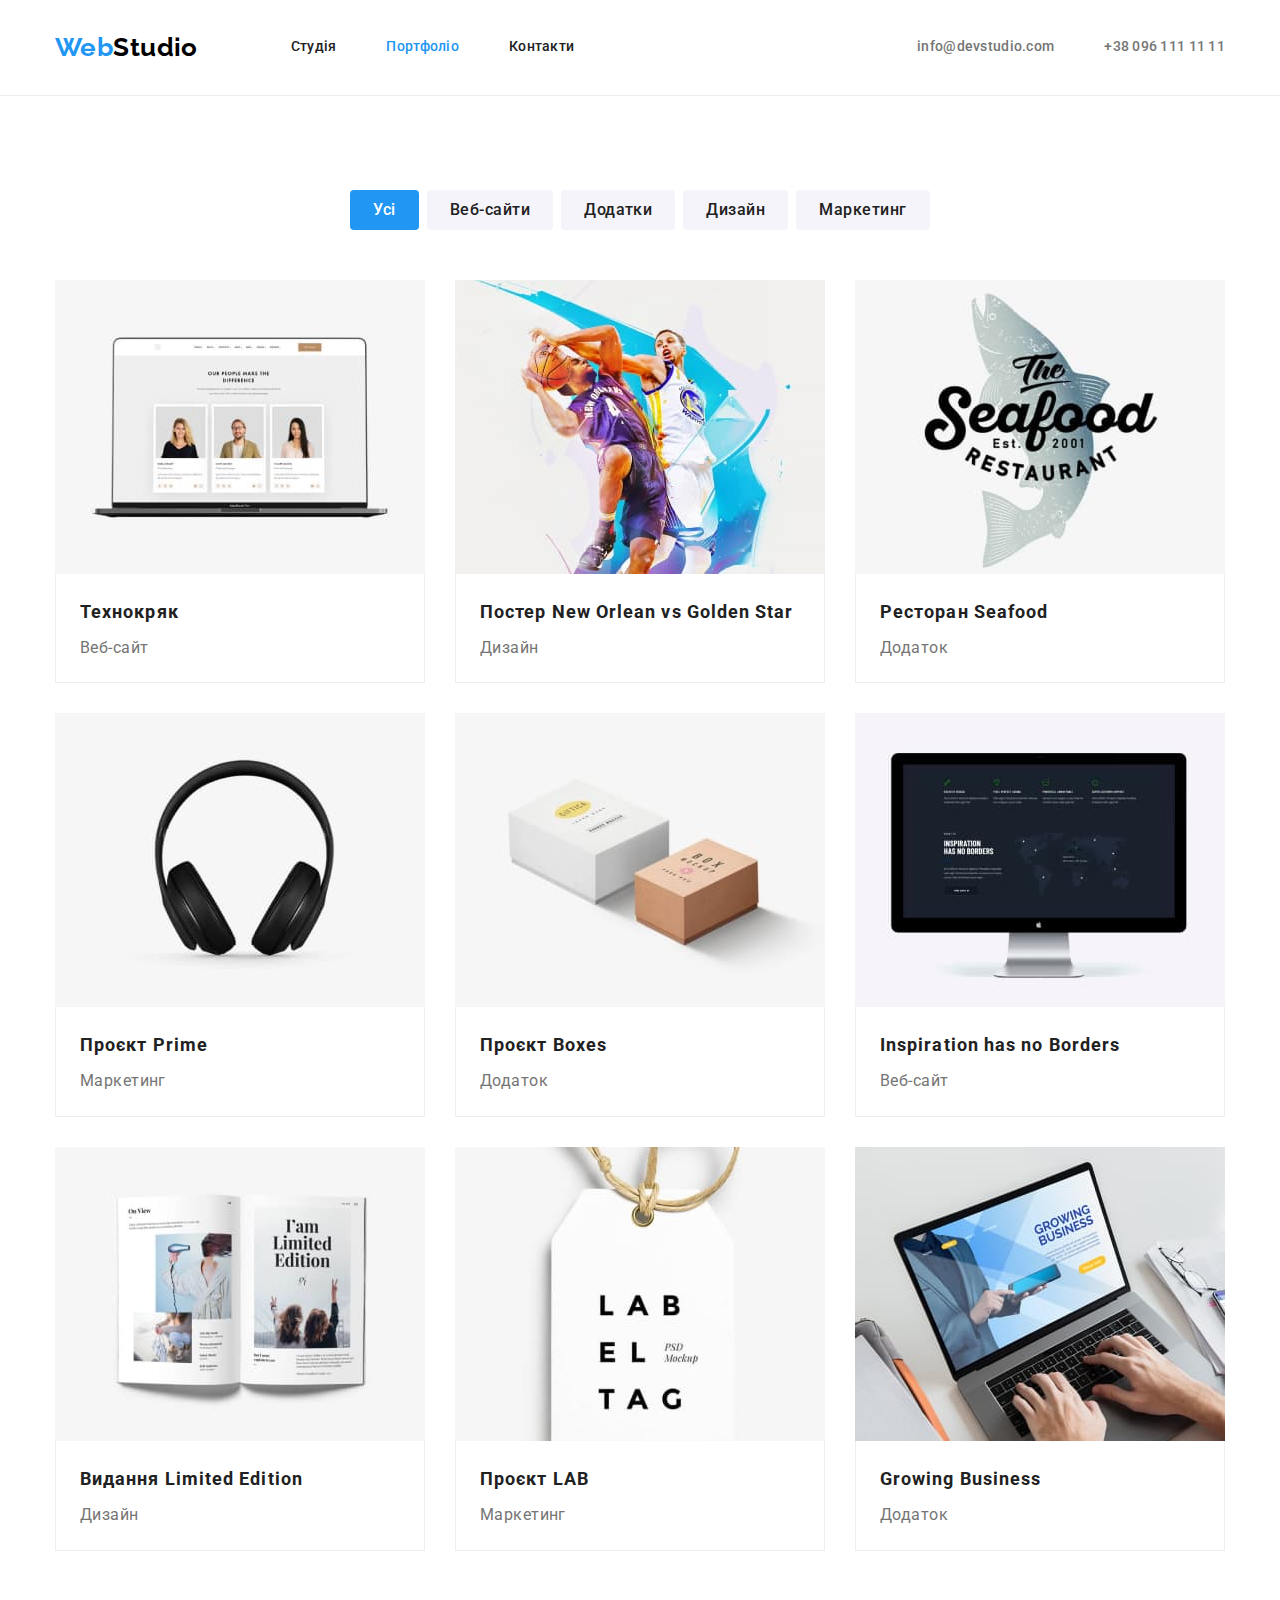
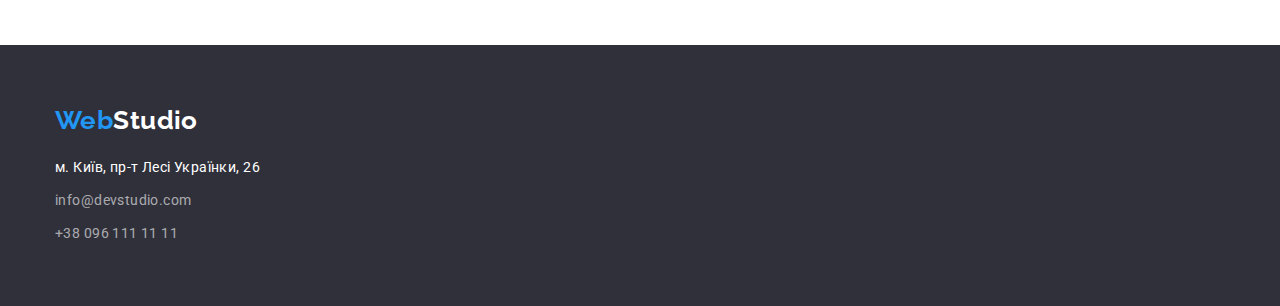
==== commit 75e932dd: "Корегує класи та геометрію" ====
--- a/portfolio.html
+++ b/portfolio.html
@@ -88,7 +88,6 @@
             <li class="project-item">
               <a href="" class="project-link link">
                 <img
-                  class="project-img"
                   src="./images/portfolio-1.jpg"
                   alt="Сторінка веб-сайту на екрані лептопа"
                   width="370"
@@ -103,7 +102,6 @@
             <li class="project-item">
               <a href="" class="project-link link"
                 ><img
-                  class="project-img"
                   src="./images/portfolio-2.jpg"
                   alt="Два баскетболісти грають у м'яч"
                   width="370"
@@ -120,7 +118,6 @@
             <li class="project-item">
               <a href="" class="project-link link"
                 ><img
-                  class="project-img"
                   src="./images/portfolio-3.jpg"
                   alt="Логотип ресторану"
                   width="370"
@@ -137,7 +134,6 @@
             <li class="project-item">
               <a href="" class="project-link link"
                 ><img
-                  class="project-img"
                   src="./images/portfolio-4.jpg"
                   alt="Навушники"
                   width="370"
@@ -154,7 +150,6 @@
             <li class="project-item">
               <a href="" class="project-link link"
                 ><img
-                  class="project-img"
                   src="./images/portfolio-5.jpg"
                   alt="Дві коробки"
                   width="370"
@@ -171,7 +166,6 @@
             <li class="project-item">
               <a href="" class="project-link link"
                 ><img
-                  class="project-img"
                   src="./images/portfolio-6.jpg"
                   alt="Сторінка веб-сайту на моніторі"
                   width="370"
@@ -188,7 +182,6 @@
             <li class="project-item">
               <a href="" class="project-link link"
                 ><img
-                  class="project-img"
                   src="./images/portfolio-7.jpg"
                   alt="Розворот друкованого видання"
                   width="370"
@@ -205,7 +198,6 @@
             <li class="project-item">
               <a href="" class="project-link link"
                 ><img
-                  class="project-img"
                   src="./images/portfolio-8.jpg"
                   alt="Паперова лейба з текстом"
                   width="370"
@@ -222,7 +214,6 @@
             <li class="project-item">
               <a href="" class="project-link link"
                 ><img
-                  class="project-img"
                   src="./images/portfolio-9.jpg"
                   alt="Сторінка додатку на екрані лептопу"
                   width="370"
--- a/css/styles.css
+++ b/css/styles.css
@@ -12,9 +12,9 @@
   --text-footer-color: rgba(255, 255, 255, 0.6);
 }
 
-* {
+/* * {
   outline: 1px solid tomato;
-}
+} */
 
 body {
   background-color: var(--header-bg);
@@ -36,10 +36,21 @@
 h1,
 h2,
 h3,
-p,
-ul {
-  padding: 0;
+h4,
+h5,
+h6,
+p {
   margin: 0;
+}
+
+ul,
+ol {
+  margin: 0;
+  padding-left: 0;
+}
+
+img {
+  display: block;
 }
 
 .list {
@@ -72,26 +83,33 @@
   font-family: inherit;
   font-size: 16px;
   text-align: center;
-  text-align: center;
   cursor: pointer;
+}
+
+.section {
+  padding-top: 94px;
+  padding-bottom: 94px;
+  background-color: var(--header-bg);
 }
 
 /* хедер */
 .header {
   background-color: var(--header-bg);
   border-bottom: 1px solid var(--header-frame);
+  padding-top: 32px;
+  padding-bottom: 32px;
 }
 
 .header-items {
   display: flex;
   justify-content: space-between;
-  vertical-align: middle;
+  align-items: center;
 }
 
 /* логотип */
 
-.logo {
-  margin-top: 24px;
+.logo-header {
+  display: block;
   margin-right: 93px;
 
   font-family: Raleway, sans-serif;
@@ -105,32 +123,24 @@
   color: var(--logo-black);
 }
 
-.logo-white {
-  color: var(--header-bg);
-}
-
-.logo.link {
-  display: block;
-}
-
 /* навігація і контакти */
 
 .site-nav {
   display: flex;
+  align-items: center;
 }
 
 .site-nav-list {
   display: flex;
-}
-
-.site-nav-item:not(:last-child) {
+  gap: 50px;
+}
+
+/* .site-nav-item:not(:last-child) {
   margin-right: 50px;
-}
+} */
 
 .site-nav-link.link {
   display: block;
-  padding-top: 32px;
-  padding-bottom: 32px;
 
   color: var(--secondary-text-color);
   font-weight: 500;
@@ -138,8 +148,8 @@
   letter-spacing: 0.02em;
 }
 
-.site-nav-link .link:hover,
-.site-nav-link .link:focus {
+.site-nav-link:hover,
+.site-nav-link:focus {
   color: var(--accent-color);
 }
 
@@ -149,16 +159,17 @@
 
 .contacts {
   display: flex;
-}
-
-.contact-item:not(:last-child) {
+  gap: 50px;
+}
+
+/* .contact-item:not(:last-child) {
   margin-right: 50px;
-}
+} */
 
 .contact-link {
   display: block;
-  padding-top: 32px;
-  padding-bottom: 32px;
+  /* padding-top: 32px;
+  padding-bottom: 32px; */
 
   color: var(--primary-text-color);
   font-weight: 500;
@@ -176,8 +187,6 @@
 .hero {
   background-color: var(--footer-bg);
   text-align: center;
-  /* width: 1600px;
-  height: 600px; */
 }
 
 .hero-title {
@@ -199,7 +208,8 @@
 
   background-color: var(--accent-color);
   color: var(--header-bg);
-  box-shadow: 0px 4px 4px rgba(0, 0, 0, 0.15);
+  /* box-shadow: 0px 4px 4px rgba(0, 0, 0, 0.15); */
+  filter: drop-shadow(0px 4px 4px rgba(0, 0, 0, 0.25));
 
   font-weight: 700;
   line-height: 1.8;
@@ -208,12 +218,6 @@
 }
 
 /* секції Наші переваги і Чим ми займаємося */
-
-.section {
-  padding-top: 94px;
-  padding-bottom: 94px;
-  background-color: var(--header-bg);
-}
 
 .section-title {
   margin-bottom: 50px;
@@ -224,6 +228,15 @@
   text-align: center;
 }
 
+.features {
+  display: flex;
+  gap: 30px;
+}
+
+.features-item {
+  max-width: 270px;
+}
+
 .features-title {
   margin-bottom: 10px;
   color: var(--secondary-text-color);
@@ -236,14 +249,37 @@
   line-height: 1.71;
 }
 
+.section.work {
+  padding-top: 0;
+}
+
+.work-list {
+  display: flex;
+  gap: 30px;
+}
+
 /* секція Команда */
 
 .section.team {
   background-color: var(--secondary-bg);
 }
 
+.team-list {
+  display: flex;
+  gap: 30px;
+}
+
 .team-item {
   background-color: var(--header-bg);
+  box-shadow: 0px 1px 3px rgba(0, 0, 0, 0.12), 0px 1px 1px rgba(0, 0, 0, 0.14),
+    0px 2px 1px rgba(0, 0, 0, 0.2);
+  border-radius: 0px 0px 4px 4px;
+}
+
+.team-card {
+  padding-top: 30px;
+  padding-bottom: 30px;
+  text-align: center;
 }
 
 .team-name {
@@ -263,8 +299,18 @@
 
 /* секція Портфоліо */
 
+.projects-filter {
+  display: flex;
+  justify-content: center;
+  gap: 8px;
+  padding-bottom: 50px;
+}
+
+/* .projects-item-button:not(:last-child) {
+    margin-right: 8px;
+  } */
+
 .projects-button {
-  margin-bottom: 50px;
   padding: 6px 22px;
   min-width: fit-content;
 
@@ -277,8 +323,39 @@
 
 .projects-button:hover,
 .projects-button:focus {
+  box-shadow: 0px 4px 4px rgba(0, 0, 0, 0.25);
+}
+
+.projects-button.current {
   background-color: var(--accent-color);
   color: var(--header-bg);
+}
+
+.project-list {
+  display: flex;
+  flex-wrap: wrap;
+  gap: 30px;
+}
+
+.project-item {
+  flex-basis: ((100%-60px)-3);
+}
+
+.project-item:hover,
+.project-item:focus {
+  filter: drop-shadow(0px 4px 4px rgba(0, 0, 0, 0.25))
+    drop-shadow(0px 4px 4px rgba(0, 0, 0, 0.25));
+}
+
+.project-link {
+  display: block;
+}
+
+.project-description {
+  padding: 20px 24px;
+  border: 1px solid var(--container-bg);
+  border-top: transparent;
+  background-color: var(--header-bg);
 }
 
 .project-title {
@@ -303,6 +380,25 @@
   background-color: var(--footer-bg);
 }
 
+.logo-footer {
+  display: block;
+  margin-bottom: 20px;
+
+  font-family: Raleway, sans-serif;
+  color: var(--accent-color);
+  font-weight: 700;
+  font-size: 26px;
+  line-height: 1.19;
+}
+
+.logo-white {
+  color: var(--header-bg);
+}
+
+.address-item:not(:last-child) {
+  margin-bottom: 9px;
+}
+
 .address-link {
   font-style: normal;
   line-height: 1.71;
@@ -316,7 +412,12 @@
   color: var(--text-footer-color);
 }
 
+.address-link.primary:hover,
+.address-link.primary:focus {
+  color: var(--accent-color);
+}
+
 .address-link.secondary:hover,
-.address-link.secondary:hover {
-  color: var(--accent-color);
-}
+.address-link.secondary:focus {
+  color: var(--accent-color);
+}
